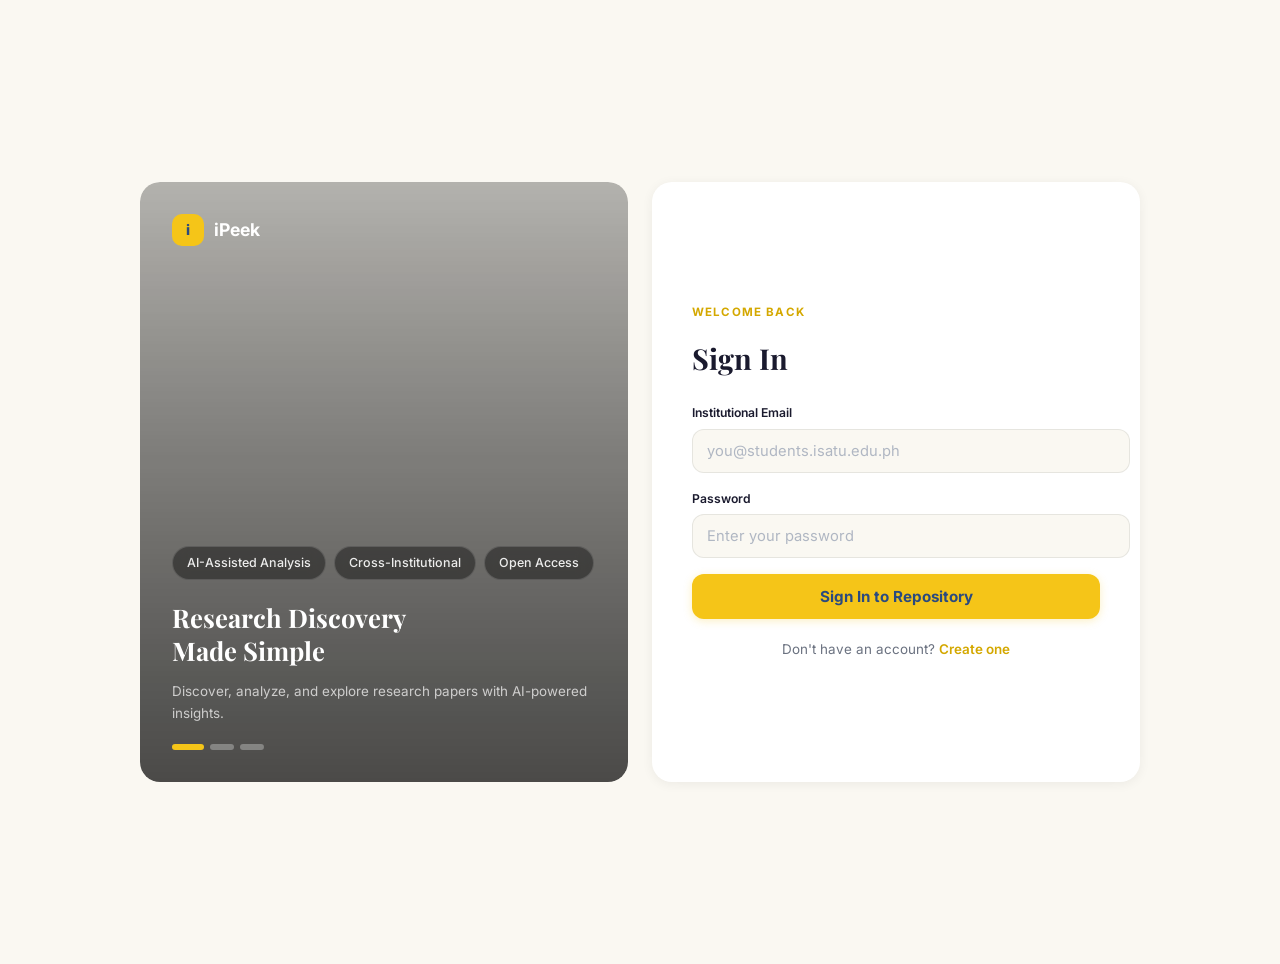
==== frontend/index.html @ cb065b32 "Merge pull request #4 from riqrolled/new-features/frontend-rework Rework frontend and improve resear" ====
<!DOCTYPE html>
<html lang="en">
<head>
  <meta charset="UTF-8">
  <meta name="viewport" content="width=device-width, initial-scale=1.0">

  <title>iPeek — Sign In</title>

  <link rel="preconnect" href="https://fonts.googleapis.com">
  <link rel="preconnect" href="https://fonts.gstatic.com" crossorigin>
  <link href="https://fonts.googleapis.com/css2?family=Playfair+Display:wght@600;700;800&family=Inter:wght@400;500;600;700&display=swap" rel="stylesheet">
  <link rel="stylesheet" href="css/style.css">
</head>

<body class="login-bg">

  <div class="page-ambient" id="ambientBg"></div>


  <!-- ============================================================
       SPLIT SCREEN CONTAINER
  ============================================================= -->
  <div class="login-container">

    <!-- ============================================================
         LEFT PANEL — Hero Image
    ============================================================= -->
    <div class="login-left">
      <div class="login-left-overlay"></div>

      <div class="login-left-content">

        <div class="login-left-brand">
          <div class="nav-logo">i</div>
          <span>iPeek</span>
        </div>

        <div>
          <div class="login-features">
            <div class="login-feature-pill">AI-Assisted Analysis</div>
            <div class="login-feature-pill">Cross-Institutional</div>
            <div class="login-feature-pill">Open Access</div>
          </div>

          <h2 class="login-left-headline">Research Discovery<br>Made Simple</h2>

          <p class="login-left-sub">
            Discover, analyze, and explore research papers with AI-powered insights.
          </p>

          <div class="login-dots">
            <div class="login-dot active"></div>
            <div class="login-dot"></div>
            <div class="login-dot"></div>
          </div>
        </div>

      </div>
    </div>


    <!-- ============================================================
         RIGHT PANEL — Forms
    ============================================================= -->
    <div class="login-right">

      <!-- ============================================================
           SIGN IN PANEL
      ============================================================= -->
      <div id="loginPanel">

        <div class="login-welcome">Welcome back</div>
        <h1 class="login-heading">Sign In</h1>

        <div class="err-box" id="loginErr"></div>

        <label class="login-label">Institutional Email</label>
        <input
          class="login-input"
          id="loginUid"
          type="email"
          placeholder="you@students.isatu.edu.ph"
        >

        <label class="login-label">Password</label>
        <input
          class="login-input"
          id="loginPwd"
          type="password"
          placeholder="Enter your password"
        >

        <button
          type="button"
          class="btn-sign"
          id="loginBtn"
        >
          Sign In to Repository
        </button>

        <div class="login-foot">
          Don't have an account?
          <a href="#" id="showRegisterLink">Create one</a>
        </div>

      </div>


      <!-- ============================================================
           REGISTER PANEL — STEP 1: ACCOUNT DETAILS
      ============================================================= -->
      <div id="registerPanel" style="display:none;">

        <div class="login-welcome">Create account</div>
        <h1 class="login-heading">Register</h1>

        <div class="err-box" id="regErr"></div>

        <label class="login-label">Full Name</label>
        <input
          class="login-input"
          id="regFullname"
          type="text"
          placeholder="Juan Dela Cruz"
        >

        <label class="login-label">Institutional Email</label>
        <input
          class="login-input"
          id="regEmail"
          type="email"
          placeholder="you@students.isatu.edu.ph or you@isatu.edu.ph"
        >

        <label class="login-label">Department / College</label>
        <select class="login-input" id="regDept">
          <option value="">— Select your college —</option>
          <option>College of Engineering and Architecture</option>
          <option>College of Computing and Informatics</option>
          <option>College of Arts and Sciences</option>
          <option>College of Industrial Technology</option>
          <option>College of Education</option>
        </select>

        <label class="login-label">Password</label>
        <input
          class="login-input"
          id="regPwd"
          type="password"
          placeholder="Min. 8 characters"
        >

        <label class="login-label">Confirm Password</label>
        <input
          class="login-input"
          id="regPwd2"
          type="password"
          placeholder="Repeat password"
        >

        <button
          type="button"
          class="btn-sign"
          id="sendCodeBtn"
        >
          Send Verification Code
        </button>

        <div class="login-foot">
          Already have an account?
          <a href="#" id="showLoginLink">Sign in</a>
        </div>

      </div>


      <!-- ============================================================
           OTP PANEL — STEP 2: VERIFY EMAIL
      ============================================================= -->
      <div id="otpPanel" style="display:none;">

        <div class="login-welcome">Verify email</div>
        <h1 class="login-heading">Enter Code</h1>

        <div class="err-box" id="otpErr"></div>

        <p style="font-size:0.84rem; color:var(--muted, #666); margin-bottom:14px;">
          We sent a 6-digit code to
          <strong id="otpEmailDisplay"></strong>.
          Enter it below.
        </p>

        <label class="login-label">Verification Code</label>
        <input
          class="login-input"
          id="otpCode"
          type="text"
          maxlength="6"
          inputmode="numeric"
          autocomplete="one-time-code"
          placeholder="123456"
        >

        <button
          type="button"
          class="btn-sign"
          id="verifyBtn"
        >
          Verify &amp; Create Account
        </button>

        <div class="login-foot">
          <a href="#" id="resendCodeLink">Resend code</a>
          &nbsp;·&nbsp;
          <a href="#" id="editDetailsLink">Edit details</a>
        </div>

      </div>

    </div>

  </div>


  <!-- ============================================================
       TOAST NOTIFICATIONS
  ============================================================= -->
  <div class="toast-wrap" id="toasts"></div>


  <!-- ============================================================
       JAVASCRIPT
  ============================================================= -->
  <script src="js/api.js"></script>
  <script src="js/login.js"></script>

  <script>
    document.addEventListener("DOMContentLoaded", () => {

      const loginBtn = document.getElementById("loginBtn");
      if (loginBtn) {
        loginBtn.addEventListener("click", (e) => {
          e.preventDefault();
          e.stopPropagation();
          login();
        });
      }

      const showRegisterLink = document.getElementById("showRegisterLink");
      if (showRegisterLink) {
        showRegisterLink.addEventListener("click", (e) => {
          e.preventDefault();
          e.stopPropagation();
          showRegister();
        });
      }

      const showLoginLink = document.getElementById("showLoginLink");
      if (showLoginLink) {
        showLoginLink.addEventListener("click", (e) => {
          e.preventDefault();
          e.stopPropagation();
          showLogin();
        });
      }

      const sendCodeBtn = document.getElementById("sendCodeBtn");
      if (sendCodeBtn) {
        sendCodeBtn.addEventListener("click", (e) => {
          e.preventDefault();
          e.stopPropagation();
          sendOtp();
        });
      }

      const verifyBtn = document.getElementById("verifyBtn");
      if (verifyBtn) {
        verifyBtn.addEventListener("click", (e) => {
          e.preventDefault();
          e.stopPropagation();
          verifyAndRegister();
        });
      }

      const resendCodeLink = document.getElementById("resendCodeLink");
      if (resendCodeLink) {
        resendCodeLink.addEventListener("click", (e) => {
          e.preventDefault();
          e.stopPropagation();
          sendOtp();
        });
      }

      const editDetailsLink = document.getElementById("editDetailsLink");
      if (editDetailsLink) {
        editDetailsLink.addEventListener("click", (e) => {
          e.preventDefault();
          e.stopPropagation();
          showRegister();
        });
      }

      if (typeof initAmbientBackground === "function") {
        initAmbientBackground(document.getElementById("ambientBg"), 500);
      }

    });
  </script>

</body>
</html>
---- frontend/css/style.css ----
/* =============================================================
   iPeek — Global Stylesheet
   Design: Warm cream base, serif headings, soft shadows,
   yellow/gold accents, flat clean aesthetic.
   ============================================================= */

/* ── Reset ────────────────────────────────────────────────── */
*, *::before, *after { box-sizing: border-box; margin: 0; padding: 0; }

:root {
  /* Cream base */
  --bg:          #FAF8F2;
  --bg-alt:      #F5F3ED;
  --card:        #FFFFFF;

  /* Palette */
  --primary:     #2A4A7F;
  --primary-lt:  #3a6aaf;
  --accent:      #F5C518;
  --accent-dk:   #D4A800;
  --orange:      #FF8C42;

  /* Semantic */
  --text:        #1a1a2e;
  --muted:       #6b7280;
  --border:      rgba(0,0,0,0.06);
  --success:     #16a34a;
  --warning:     #d97706;
  --danger:      #dc2626;
  --info:        #2563eb;

  /* Typography */
  --font-serif:  'Playfair Display', Georgia, serif;
  --font-sans:   'Inter', 'Segoe UI', sans-serif;

  /* Shadows — warm, soft */
  --shadow-sm:   0 1px 3px rgba(0,0,0,0.04);
  --shadow:      0 2px 12px rgba(0,0,0,0.06);
  --shadow-md:   0 4px 20px rgba(0,0,0,0.08);
  --shadow-lg:   0 8px 32px rgba(0,0,0,0.10);

  /* Radius */
  --radius:      16px;
  --radius-sm:   12px;
  --radius-lg:   20px;
  --radius-pill:  9999px;

  /* Glass (overlays only) */
  --glass-bg:    rgba(255,255,255,0.85);
  --glass-border:rgba(255,255,255,0.6);
  --glass-blur:  12px;
}

body {
  font-family: var(--font-sans);
  background: var(--bg);
  color: var(--text);
  font-size: 14px;
  line-height: 1.6;
  -webkit-font-smoothing: antialiased;
  min-height: 100vh;
}

a    { text-decoration: none; color: inherit; }
button, input, textarea, select { font-family: inherit; cursor: pointer; }

h1, h2, h3 { font-family: var(--font-serif); color: var(--text); }

/* ── Navbar — Full-width flat bar ─────────────────────────── */
.navbar {
  position: sticky;
  top: 0;
  z-index: 100;
  height: 60px;
  display: flex;
  align-items: center;
  padding: 0 24px;
  gap: 16px;
  background: var(--card);
  border-bottom: 1px solid var(--border);
  box-shadow: var(--shadow-sm);
}

.nav-brand {
  display: flex;
  align-items: center;
  gap: 10px;
  color: var(--text);
  font-weight: 700;
  font-size: 1.05rem;
  margin-right: 8px;
  white-space: nowrap;
  flex-shrink: 0;
}

.nav-logo {
  width: 32px; height: 32px;
  border-radius: 10px;
  background: var(--accent);
  color: var(--primary);
  font-weight: 800;
  font-size: 0.9rem;
  display: flex; align-items: center; justify-content: center;
  flex-shrink: 0;
}

.nav-links { display: flex; gap: 4px; flex: 1; }

/* Nav track wraps the pill list — subtle bg on flat bar */
.nav-track {
  display: flex;
  align-items: center;
  gap: 2px;
}

.nav-right {
  display: flex;
  align-items: center;
  gap: 12px;
  margin-left: auto;
  flex-shrink: 0;
}

/* ── Pill Nav — gliding highlight ──────────────────────────── */
.pill-list {
  position: relative;
  display: flex;
  align-items: center;
  gap: 2px;
  list-style: none;
  margin: 0;
  padding: 0;
}

.pill-indicator {
  position: absolute;
  top: 0; left: 0;
  background: rgba(245, 197, 24, 0.15);
  border-radius: var(--radius-sm);
  opacity: 0;
  transition: transform 220ms cubic-bezier(0.4, 0, 0.2, 1),
              width 220ms cubic-bezier(0.4, 0, 0.2, 1),
              opacity 150ms;
  z-index: 0;
  pointer-events: none;
}

.pill-list > li { display: flex; }

.pill {
  position: relative;
  z-index: 1;
  display: inline-flex;
  align-items: center;
  gap: 6px;
  padding: 7px 14px;
  border-radius: var(--radius-sm);
  color: var(--muted);
  font-size: 0.88rem;
  font-weight: 500;
  text-decoration: none;
  transition: color 180ms, background 180ms;
  white-space: nowrap;
}

.pill:hover { color: var(--text); background: rgba(0,0,0,0.03); }
.pill.nav-lit { color: var(--primary); font-weight: 600; }
.pill.is-active { color: var(--primary); font-weight: 600; }

/* ── Nav icon button (bell, logout) ───────────────────────── */
.nav-icon-btn {
  width: 36px; height: 36px;
  border-radius: 50%;
  border: none;
  background: transparent;
  display: flex; align-items: center; justify-content: center;
  font-size: 1.1rem;
  color: var(--muted);
  cursor: pointer;
  transition: background 0.15s, color 0.15s;
  position: relative;
}
.nav-icon-btn:hover { background: rgba(0,0,0,0.05); color: var(--text); }

/* ── Notification Dropdown ─────────────────────────────────── */
.nav-notif-wrapper { position: relative; }

.nav-dropdown {
  position: absolute;
  top: calc(100% + 8px);
  right: 0;
  background: var(--card);
  border-radius: var(--radius);
  box-shadow: var(--shadow-lg);
  border: 1px solid var(--border);
  min-width: 320px;
  max-height: 400px;
  overflow-y: auto;
  z-index: 200;
  display: none;
}
.nav-dropdown.open { display: block; }

.notif-header {
  padding: 14px 16px;
  font-weight: 700;
  font-size: 0.88rem;
  border-bottom: 1px solid var(--border);
  color: var(--text);
}

.notif-item {
  padding: 12px 16px;
  border-bottom: 1px solid var(--border);
  font-size: 0.82rem;
  display: flex;
  gap: 10px;
  align-items: flex-start;
  transition: background 0.12s;
}
.notif-item:hover { background: rgba(0,0,0,0.02); }
.notif-item:last-child { border: none; }

.notif-icon {
  width: 32px; height: 32px;
  border-radius: 50%;
  display: flex; align-items: center; justify-content: center;
  flex-shrink: 0;
  font-size: 0.85rem;
}
.notif-icon.approved { background: #E8F5E9; }
.notif-icon.pending  { background: #FFF3E0; }
.notif-icon.returned { background: #FFEBEE; }

.notif-text { flex: 1; line-height: 1.4; }
.notif-text strong { font-weight: 600; }
.notif-time { font-size: 0.72rem; color: var(--muted); margin-top: 2px; }

.notif-empty { padding: 24px; text-align: center; color: var(--muted); font-size: 0.84rem; }

/* ── Profile Pill (avatar + role) ──────────────────────────── */
.profile-pill {
  display: inline-flex;
  align-items: center;
  gap: 8px;
  padding: 4px 12px 4px 4px;
  border-radius: var(--radius-pill);
  text-decoration: none;
  transition: background 0.15s;
}
.profile-pill:hover { background: rgba(0,0,0,0.04); }

.avatar {
  width: 32px; height: 32px;
  border-radius: 50%;
  background: var(--accent);
  color: var(--primary);
  font-weight: 700;
  font-size: 0.78rem;
  display: flex; align-items: center; justify-content: center;
  flex-shrink: 0;
  cursor: pointer;
}

.role-pill {
  background: var(--accent);
  color: var(--primary);
  font-size: 0.72rem;
  font-weight: 700;
  padding: 3px 10px;
  border-radius: var(--radius-pill);
  white-space: nowrap;
}

/* ── Mobile Header ─────────────────────────────────────────── */
.mobile-header {
  display: none;
  position: sticky;
  top: 0;
  z-index: 100;
  height: 52px;
  background: var(--card);
  border-bottom: 1px solid var(--border);
  padding: 0 16px;
  align-items: center;
  justify-content: space-between;
}

.mobile-header .nav-brand { font-size: 0.95rem; }

.mobile-profile-icon {
  width: 32px; height: 32px;
  border-radius: 50%;
  background: var(--accent);
  color: var(--primary);
  font-weight: 700;
  font-size: 0.75rem;
  display: flex; align-items: center; justify-content: center;
  text-decoration: none;
}

/* ── Bottom Tab Bar (Mobile) ──────────────────────────────── */
.bottom-tab-bar {
  display: none;
  position: fixed;
  bottom: 0;
  left: 0; right: 0;
  z-index: 100;
  background: var(--card);
  border-top: 1px solid var(--border);
  box-shadow: 0 -2px 8px rgba(0,0,0,0.04);
  padding: 6px 8px;
  padding-bottom: max(6px, env(safe-area-inset-bottom));
}

.bottom-tab-bar .pill-list {
  justify-content: space-around;
}

.bottom-tab-bar .pill {
  flex-direction: column;
  gap: 2px;
  padding: 6px 10px;
  font-size: 0.65rem;
  text-align: center;
}

.bottom-tab-bar .pill-indicator {
  border-radius: var(--radius-sm);
}

/* ── Layouts ───────────────────────────────────────────────── */
.layout {
  display: grid;
  grid-template-columns: 220px 1fr;
  min-height: calc(100vh - 60px);
  padding: 20px;
  gap: 20px;
  max-width: 1400px;
  margin: 0 auto;
}

.layout-two {
  display: grid;
  grid-template-columns: 1fr;
  min-height: calc(100vh - 60px);
  padding: 20px;
  gap: 16px;
  max-width: 780px;
  margin: 0 auto;
}

.layout-review {
  display: grid;
  grid-template-columns: 340px 1fr;
  min-height: calc(100vh - 60px);
  padding: 20px;
  gap: 20px;
  max-width: 1200px;
  margin: 0 auto;
}

/* ── Sidebar ───────────────────────────────────────────────── */
.sidebar {
  background: var(--card);
  border-radius: var(--radius);
  box-shadow: var(--shadow);
  padding: 20px 0;
  overflow-y: auto;
  align-self: start;
  position: sticky;
  top: 80px;
}

.right-panel {
  background: var(--card);
  border-radius: var(--radius);
  box-shadow: var(--shadow);
  padding: 18px;
  overflow-y: auto;
  display: flex;
  flex-direction: column;
  gap: 14px;
  align-self: start;
  position: sticky;
  top: 80px;
}

.main { padding: 20px; overflow-y: auto; }

.sb-section { margin-bottom: 20px; }

.sb-label {
  display: block;
  font-size: 0.72rem;
  font-weight: 700;
  text-transform: uppercase;
  letter-spacing: 0.08em;
  color: var(--accent-dk);
  padding: 0 16px;
  margin-bottom: 6px;
}

.sb-item {
  display: flex;
  align-items: center;
  justify-content: space-between;
  padding: 9px 16px;
  font-size: 0.88rem;
  color: var(--text);
  cursor: pointer;
  transition: all 0.15s;
  border: none;
  background: none;
  width: 100%;
  text-align: left;
  border-radius: var(--radius-sm);
  margin: 0 8px;
  width: calc(100% - 16px);
}

.sb-item:hover  { background: rgba(0,0,0,0.03); }
.sb-item.active {
  background: rgba(245, 197, 24, 0.12);
  color: var(--primary);
  font-weight: 600;
}

.sb-count {
  font-size: 0.72rem;
  font-weight: 600;
  color: var(--muted);
  background: rgba(0,0,0,0.04);
  padding: 2px 8px;
  border-radius: var(--radius-pill);
}

/* ── Cards ─────────────────────────────────────────────────── */
.card {
  background: var(--card);
  border-radius: var(--radius);
  box-shadow: var(--shadow);
  padding: 20px;
  border: 1px solid rgba(0,0,0,0.03);
}

/* ── Stat Cards ────────────────────────────────────────────── */
.stat-grid {
  display: grid;
  grid-template-columns: repeat(4, 1fr);
  gap: 16px;
  margin-bottom: 20px;
}

.stat-card {
  background: var(--card);
  border-radius: var(--radius);
  box-shadow: var(--shadow);
  padding: 20px;
  text-align: center;
  border: 1px solid rgba(0,0,0,0.03);
  transition: transform 0.2s, box-shadow 0.2s;
}

.stat-card:hover { transform: translateY(-2px); box-shadow: var(--shadow-md); }

.stat-card.hi {
  background: linear-gradient(135deg, #FFFBEB, #FEF3C7);
  border: 1px solid rgba(245,197,24,0.2);
}

.stat-num { font-size: 2rem; font-weight: 700; color: var(--primary); line-height: 1; }
.stat-card.hi .stat-num { color: var(--warning); }
.stat-lbl { font-size: 0.76rem; color: var(--muted); margin-top: 6px; font-weight: 500; }

/* ── Buttons ───────────────────────────────────────────────── */
.btn {
  display: inline-flex;
  align-items: center;
  gap: 6px;
  padding: 8px 18px;
  border: none;
  border-radius: var(--radius-sm);
  font-size: 0.88rem;
  font-weight: 600;
  cursor: pointer;
  transition: all 0.18s;
  white-space: nowrap;
  box-shadow: var(--shadow-sm);
}

.btn:hover    { filter: brightness(1.06); transform: translateY(-1px); box-shadow: var(--shadow); }
.btn:active   { transform: scale(0.97) translateY(0); transition: transform 80ms; }
.btn:disabled { opacity: 0.5; cursor: not-allowed; filter: none; transform: none; }

.btn-primary { background: var(--primary); color: white; }
.btn-accent  { background: var(--accent);  color: var(--primary); box-shadow: var(--shadow-sm), 0 2px 8px rgba(245,197,24,0.2); }
.btn-success { background: var(--success); color: white; }
.btn-danger  { background: var(--danger);  color: white; }
.btn-ghost   { background: var(--card); color: var(--primary); border: 1px solid var(--border); }
.btn-ghost:hover { background: var(--bg); }

.btn-sm  { padding: 5px 12px; font-size: 0.78rem; }
.btn-lg  { padding: 11px 26px; font-size: 0.95rem; }
.btn-full { width: 100%; justify-content: center; }

/* ── Badges (consistent everywhere) ───────────────────────── */
.badge {
  display: inline-block;
  padding: 3px 10px;
  border-radius: var(--radius-pill);
  font-size: 0.72rem;
  font-weight: 700;
  text-transform: capitalize;
}

.badge-pending   { background: #FFF3E0; color: #E65100; }
.badge-validated { background: #E8F5E9; color: #2E7D32; }
.badge-approved  { background: #E8F5E9; color: #2E7D32; }
.badge-returned  { background: #FFEBEE; color: #C62828; }
.badge-high      { background: #FFEBEE; color: #C62828; }
.badge-moderate  { background: #FFF3E0; color: #E65100; }
.badge-low       { background: #E8F5E9; color: #2E7D32; }

/* ── Form Elements ─────────────────────────────────────────── */
.form-group { margin-bottom: 14px; }
.form-row   { display: grid; grid-template-columns: 1fr 1fr; gap: 14px; }

.form-label {
  display: block;
  font-size: 0.72rem;
  font-weight: 700;
  text-transform: uppercase;
  letter-spacing: 0.05em;
  color: var(--muted);
  margin-bottom: 5px;
}

.form-input {
  width: 100%;
  padding: 10px 14px;
  border: 1px solid rgba(0,0,0,0.08);
  border-radius: var(--radius-sm);
  font-size: 0.88rem;
  color: var(--text);
  background: var(--bg);
  transition: border-color 0.18s, box-shadow 0.18s;
}

.form-input:focus {
  outline: none;
  border-color: var(--accent);
  box-shadow: 0 0 0 2px rgba(245,197,24,0.2);
}

.form-input::placeholder { color: #b0b7c3; }
textarea.form-input      { resize: vertical; min-height: 80px; }
select.form-input        { cursor: pointer; }

/* ── Search Bar ────────────────────────────────────────────── */
.search-wrap {
  display: flex;
  align-items: center;
  gap: 10px;
  background: var(--card);
  border: 1px solid rgba(0,0,0,0.06);
  border-radius: var(--radius);
  padding: 12px 16px;
  box-shadow: var(--shadow-sm);
  transition: box-shadow 0.2s, border-color 0.2s;
}

.search-wrap:focus-within {
  border-color: var(--accent);
  box-shadow: var(--shadow), 0 0 0 2px rgba(245,197,24,0.15);
}

.search-wrap input {
  border: none;
  outline: none;
  font-size: 0.92rem;
  width: 100%;
  background: transparent;
  color: var(--text);
}

.search-wrap input::placeholder { color: #b0b7c3; }
.search-icon { color: var(--muted); font-size: 1rem; flex-shrink: 0; }

/* ── Hero Banner ───────────────────────────────────────────── */
.hero {
  background: linear-gradient(135deg, var(--primary), var(--primary-lt));
  border-radius: var(--radius);
  color: white;
  padding: 22px 26px;
  margin-bottom: 18px;
  display: flex;
  align-items: center;
  justify-content: space-between;
  box-shadow: var(--shadow);
}

.hero h2 { font-size: 1.15rem; margin-bottom: 3px; color: white; }
.hero p  { font-size: 0.78rem; opacity: 0.7; }

/* ── Year Filter Pills ─────────────────────────────────────── */
.year-pills { display: flex; gap: 6px; flex-wrap: wrap; margin-bottom: 14px; }

.year-pill {
  padding: 5px 14px;
  border-radius: var(--radius-pill);
  font-size: 0.78rem;
  font-weight: 600;
  cursor: pointer;
  border: 1px solid var(--border);
  background: var(--card);
  color: var(--muted);
  transition: all 0.18s;
}

.year-pill:hover  { color: var(--primary); border-color: rgba(42,74,127,0.2); }
.year-pill.active { background: var(--primary); color: white; border-color: var(--primary); }

/* ── Results Bar ───────────────────────────────────────────── */
.results-bar {
  display: flex;
  align-items: center;
  justify-content: space-between;
  margin-bottom: 14px;
}
.results-bar span { font-size: 0.82rem; color: var(--muted); }

/* ── Research Card Grid ────────────────────────────────────── */
.research-grid { display: grid; grid-template-columns: repeat(2, 1fr); gap: 18px; }

.research-grid-flow {
  display: flex;
  flex-wrap: wrap;
  gap: 18px;
}
.research-grid-flow .r-card {
  flex: 0 1 auto;
  min-width: 260px;
  max-width: 380px;
}

.r-card {
  background: var(--card);
  border: 1px solid rgba(0,0,0,0.03);
  border-radius: var(--radius);
  padding: 18px;
  cursor: pointer;
  box-shadow: var(--shadow);
  transition: box-shadow 0.2s, transform 0.2s;
}

.r-card:hover {
  box-shadow: var(--shadow-md);
  transform: translateY(-2px);
}

.r-card-header {
  display: flex;
  align-items: center;
  gap: 8px;
  margin-bottom: 10px;
}

.r-card-id {
  font-size: 0.72rem;
  font-weight: 700;
  color: var(--primary);
  background: rgba(245,197,24,0.15);
  padding: 2px 8px;
  border-radius: var(--radius-pill);
}

.r-card-year { font-size: 0.78rem; color: var(--muted); }

.r-card-status {
  margin-left: auto;
  flex-shrink: 0;
}

.r-card-title {
  font-family: var(--font-serif);
  font-size: 1rem;
  font-weight: 700;
  margin-bottom: 6px;
  line-height: 1.4;
  color: var(--text);
}

.r-card-meta { font-size: 0.78rem; color: var(--muted); margin-bottom: 10px; }
.r-card-tags { display: flex; flex-wrap: wrap; gap: 5px; }

.tag {
  background: rgba(0,0,0,0.04);
  color: var(--text);
  font-size: 0.72rem;
  font-weight: 500;
  padding: 3px 10px;
  border-radius: var(--radius-pill);
}

/* ── Tab Switcher ──────────────────────────────────────────── */
.tabs {
  display: flex;
  gap: 0;
  background: rgba(0,0,0,0.04);
  padding: 4px;
  border-radius: var(--radius-sm);
  margin-bottom: 16px;
}

.tab-btn {
  flex: 1;
  padding: 8px 16px;
  border: none;
  background: transparent;
  border-radius: 10px;
  font-size: 0.84rem;
  font-weight: 600;
  color: var(--muted);
  cursor: pointer;
  transition: all 0.18s;
}

.tab-btn:hover  { color: var(--text); }
.tab-btn.active { background: var(--accent); color: var(--primary); box-shadow: var(--shadow-sm); }

/* ── AI Result Box ─────────────────────────────────────────── */
.ai-box {
  background: var(--bg);
  border: none;
  border-radius: var(--radius);
  padding: 18px;
  font-size: 0.86rem;
  line-height: 1.8;
  white-space: pre-wrap;
  max-height: 420px;
  overflow-y: auto;
  color: var(--text);
}

/* ── Research Gap Cards ────────────────────────────────────── */
.gap-item {
  border: none;
  border-left: 4px solid var(--accent);
  border-radius: var(--radius);
  padding: 16px 18px;
  margin-bottom: 12px;
  background: var(--card);
  box-shadow: var(--shadow-sm);
}

.gap-header {
  display: flex;
  align-items: center;
  justify-content: space-between;
  margin-bottom: 10px;
}

.gap-index {
  width: 26px; height: 26px;
  border-radius: 50%;
  background: var(--accent);
  color: var(--primary);
  font-weight: 800;
  font-size: 0.76rem;
  display: flex; align-items: center; justify-content: center;
  flex-shrink: 0;
}

.gap-label {
  display: block;
  font-size: 0.68rem;
  font-weight: 700;
  text-transform: uppercase;
  letter-spacing: 0.06em;
  color: var(--accent-dk);
  margin-bottom: 3px;
}

.gap-text-block p,
.gap-recommendation-block p {
  font-size: 0.85rem;
  line-height: 1.6;
  color: var(--text);
}

.gap-text-block { margin-bottom: 10px; }

.gap-recommendation-block {
  background: rgba(245,197,24,0.06);
  border-radius: var(--radius-sm);
  padding: 10px 14px;
}

/* ── Similarity Bars ───────────────────────────────────────── */
.sim-row    { margin-bottom: 12px; }
.sim-label  { display: flex; justify-content: space-between; font-size: 0.82rem; margin-bottom: 4px; }
.sim-track  { height: 8px; background: rgba(0,0,0,0.04); border-radius: var(--radius-pill); overflow: hidden; }
.sim-fill   { height: 100%; border-radius: var(--radius-pill); background: var(--primary); transition: width 0.5s ease; }

/* ── Citation Badges ───────────────────────────────────────── */
.citation-badges {
  display: flex;
  flex-wrap: wrap;
  gap: 6px;
  margin-top: 16px;
  padding-top: 14px;
  border-top: 1px solid var(--border);
}

.citation-badge {
  display: inline-block;
  background: rgba(0,0,0,0.04);
  color: var(--text);
  font-size: 0.76rem;
  font-weight: 500;
  padding: 4px 12px;
  border-radius: var(--radius-pill);
  border: 1px solid rgba(0,0,0,0.06);
}

/* ── Drag & Drop Upload Zone ───────────────────────────────── */
.drop-zone {
  border: 2px dashed rgba(0,0,0,0.12);
  border-radius: var(--radius);
  padding: 40px;
  text-align: center;
  cursor: pointer;
  transition: all 0.2s;
  background: var(--bg);
}

.drop-zone:hover,
.drop-zone.over {
  border-color: var(--accent);
  background: rgba(245,197,24,0.04);
}

.drop-icon { font-size: 2rem; margin-bottom: 8px; }
.drop-text { font-size: 0.88rem; color: var(--muted); }
.drop-text span { color: var(--primary); font-weight: 600; }

/* ── Multi-Step Form Indicator ─────────────────────────────── */
.steps {
  display: flex;
  align-items: center;
  margin-bottom: 28px;
  padding: 12px 16px;
  background: var(--bg);
  border-radius: var(--radius);
}

.step {
  display: flex;
  align-items: center;
  gap: 8px;
  font-size: 0.84rem;
  color: var(--muted);
}

.step-dot {
  width: 28px; height: 28px;
  border-radius: 50%;
  border: 2px solid rgba(0,0,0,0.1);
  background: var(--card);
  display: flex; align-items: center; justify-content: center;
  font-size: 0.75rem; font-weight: 700;
  flex-shrink: 0;
  transition: all 0.2s;
}

.step.active .step-dot { background: var(--primary); border-color: var(--primary); color: white; }
.step.done   .step-dot { background: var(--success);  border-color: var(--success);  color: white; }
.step.active { color: var(--primary); font-weight: 600; }

.step-line { flex: 1; height: 2px; background: rgba(0,0,0,0.08); margin: 0 8px; border-radius: 1px; }
.step.done + .step-line { background: var(--success); }

/* ── Spinner ───────────────────────────────────────────────── */
.spinner {
  width: 18px; height: 18px;
  border-radius: 50%;
  border: 2.5px solid rgba(0,0,0,0.08);
  border-top-color: var(--primary);
  animation: spin 0.65s linear infinite;
  display: inline-block;
}

@keyframes spin { to { transform: rotate(360deg); } }

/* ── Toast Notifications ───────────────────────────────────── */
.toast-wrap {
  position: fixed;
  bottom: 20px; right: 20px;
  z-index: 999;
  display: flex;
  flex-direction: column;
  gap: 8px;
}

.toast {
  background: var(--card);
  border-radius: var(--radius-sm);
  padding: 12px 18px;
  box-shadow: var(--shadow-lg);
  border-left: 4px solid var(--primary);
  font-size: 0.84rem;
  min-width: 280px;
  animation: slideUp 0.25s ease;
}

.toast.success { border-left-color: var(--success); }
.toast.error   { border-left-color: var(--danger);  }
.toast.warning { border-left-color: var(--warning); }
.toast.info    { border-left-color: var(--info);    }

@keyframes slideUp {
  from { transform: translateY(10px); opacity: 0; }
  to   { transform: translateY(0);    opacity: 1; }
}

/* ── Submission List Items (Review Queue) ──────────────────── */
.sub-item {
  padding: 14px;
  border-radius: var(--radius);
  background: var(--card);
  cursor: pointer;
  margin-bottom: 8px;
  box-shadow: var(--shadow-sm);
  border: 2px solid transparent;
  transition: all 0.18s;
}

.sub-item:hover  { box-shadow: var(--shadow); border-color: rgba(0,0,0,0.06); }
.sub-item.active { border-color: var(--accent); background: rgba(245,197,24,0.04); }

.sub-item-title  { font-weight: 600; font-size: 0.88rem; margin-bottom: 4px; line-height: 1.4; }
.sub-item-meta   { font-size: 0.74rem; color: var(--muted); margin-bottom: 6px; }
.sub-item-footer { display: flex; align-items: center; justify-content: space-between; }
.sub-item-time   { font-size: 0.72rem; color: var(--muted); }

/* ── Bulk Selection Bar ────────────────────────────────────── */
.bulk-bar {
  display: flex;
  align-items: center;
  justify-content: space-between;
  background: rgba(42,74,127,0.06);
  border: 1px solid rgba(42,74,127,0.12);
  border-radius: var(--radius-sm);
  padding: 10px 14px;
  margin-top: 10px;
  font-size: 0.82rem;
  font-weight: 600;
  color: var(--primary);
}

.bulk-bar-actions { display: flex; gap: 8px; }

.sub-item-checkbox {
  margin-top: 3px;
  flex-shrink: 0;
  cursor: pointer;
}

/* ── Filter Tabs ───────────────────────────────────────────── */
.filter-tabs {
  display: flex;
  gap: 3px;
  background: rgba(0,0,0,0.04);
  padding: 4px;
  border-radius: var(--radius-sm);
}

.filter-tab {
  flex: 1;
  text-align: center;
  padding: 6px;
  border-radius: 10px;
  font-size: 0.78rem;
  font-weight: 600;
  color: var(--muted);
  cursor: pointer;
  border: none;
  background: transparent;
  transition: all 0.18s;
}

.filter-tab:hover  { color: var(--text); }
.filter-tab.active { background: var(--card); color: var(--primary); box-shadow: var(--shadow-sm); }

/* ── Review Panels ─────────────────────────────────────────── */
.sub-panel {
  background: var(--card);
  border-radius: var(--radius);
  box-shadow: var(--shadow);
  display: flex;
  flex-direction: column;
  overflow: hidden;
}

.sub-panel-header {
  padding: 16px 18px;
  border-bottom: 1px solid var(--border);
  flex-shrink: 0;
}

.sub-panel-header h3 { font-size: 0.95rem; margin-bottom: 10px; }

.sub-list {
  flex: 1;
  overflow-y: auto;
  padding: 12px;
  display: flex;
  flex-direction: column;
  gap: 8px;
}

.detail-panel {
  background: var(--card);
  border-radius: var(--radius);
  box-shadow: var(--shadow);
  padding: 22px;
  overflow-y: auto;
}

.detail-title { font-family: var(--font-serif); font-size: 1.1rem; font-weight: 700; margin-bottom: 8px; line-height: 1.4; color: var(--text); }

.detail-chips { display: flex; flex-wrap: wrap; gap: 6px; margin-bottom: 14px; }

.detail-chip {
  background: var(--bg);
  border: 1px solid rgba(0,0,0,0.06);
  border-radius: var(--radius-pill);
  font-size: 0.74rem;
  font-weight: 600;
  color: var(--muted);
  padding: 3px 10px;
}

.checklist { list-style: none; }
.cl-item {
  display: flex;
  align-items: center;
  gap: 10px;
  padding: 8px 0;
  font-size: 0.84rem;
  border-bottom: 1px solid var(--border);
}
.cl-item:last-child { border: none; }
.cl-icon { font-size: 0.9rem; flex-shrink: 0; width: 20px; text-align: center; }

.ai-notice {
  background: rgba(42,74,127,0.06);
  border: none;
  border-radius: var(--radius);
  padding: 12px 16px;
  font-size: 0.82rem;
  color: var(--primary);
  margin-bottom: 14px;
  display: flex;
  align-items: center;
  gap: 8px;
}

.action-row {
  display: flex;
  gap: 10px;
  justify-content: flex-end;
  padding-top: 14px;
  border-top: 1px solid var(--border);
}

.empty-detail {
  display: flex;
  flex-direction: column;
  align-items: center;
  justify-content: center;
  height: 100%;
  color: var(--muted);
  text-align: center;
}
.empty-detail .icon { font-size: 2.5rem; margin-bottom: 12px; }

/* ── Profile Page ──────────────────────────────────────────── */
.profile-layout {
  display: grid;
  grid-template-columns: 260px 1fr;
  gap: 20px;
  max-width: 920px;
  margin: 24px auto;
  padding: 0 20px;
}

.profile-avatar-card {
  background: var(--card);
  border-radius: var(--radius);
  box-shadow: var(--shadow);
  padding: 28px;
  text-align: center;
  height: fit-content;
  position: sticky;
  top: 80px;
  border: 1px solid rgba(0,0,0,0.03);
}

.avatar-large {
  width: 76px; height: 76px;
  border-radius: 50%;
  background: linear-gradient(135deg, var(--primary), var(--primary-lt));
  color: white;
  font-size: 1.6rem;
  font-weight: 700;
  display: flex; align-items: center; justify-content: center;
  margin: 0 auto 14px;
  position: relative;
  cursor: pointer;
  box-shadow: var(--shadow);
}

.avatar-edit {
  position: absolute;
  bottom: 0; right: 0;
  width: 24px; height: 24px;
  border-radius: 50%;
  background: var(--accent);
  color: var(--primary);
  font-size: 0.7rem;
  display: flex; align-items: center; justify-content: center;
  border: 3px solid var(--card);
}

.profile-name  { font-size: 1rem; font-weight: 700; margin-bottom: 3px; }
.profile-email { font-size: 0.78rem; color: var(--muted); margin-bottom: 12px; }

.profile-meta {
  text-align: left;
  font-size: 0.78rem;
  display: flex;
  flex-direction: column;
  gap: 8px;
  margin-top: 16px;
  padding-top: 16px;
  border-top: 1px solid var(--border);
}

.profile-meta-item {
  display: flex;
  align-items: center;
  gap: 8px;
  color: var(--muted);
  padding: 6px 10px;
  border-radius: var(--radius-sm);
  background: var(--bg);
}
.profile-meta-item strong { color: var(--text); }

.profile-form-card {
  background: var(--card);
  border-radius: var(--radius);
  box-shadow: var(--shadow);
  padding: 28px;
  border: 1px solid rgba(0,0,0,0.03);
}

.section-title {
  font-family: var(--font-serif);
  font-size: 0.95rem;
  font-weight: 700;
  margin-bottom: 16px;
  padding-bottom: 12px;
  border-bottom: 1px solid var(--border);
  color: var(--text);
}

/* Password strength — segmented bar */
.pw-bar {
  display: flex;
  gap: 4px;
  margin-top: 8px;
  margin-bottom: 6px;
}

.pw-segment {
  flex: 1;
  height: 5px;
  border-radius: var(--radius-pill);
  background: rgba(0,0,0,0.06);
  transition: background 0.3s;
}

.pw-segment.filled-weak    { background: var(--danger); }
.pw-segment.filled-medium  { background: var(--warning); }
.pw-segment.filled-strong  { background: var(--success); }

.pw-label { font-size: 0.72rem; color: var(--muted); }

.form-actions-right {
  display: flex;
  justify-content: flex-end;
  gap: 10px;
  margin-top: 20px;
}

/* ── Upload Page ───────────────────────────────────────────── */
.upload-wrap { max-width: 680px; margin: 24px auto; padding: 0 16px; }

.sig-grid { display: grid; grid-template-columns: repeat(3, 1fr); gap: 10px; margin-top: 6px; }

.sig-box {
  border: 1px solid rgba(0,0,0,0.06);
  border-radius: var(--radius-sm);
  padding: 16px;
  text-align: center;
  cursor: pointer;
  transition: all 0.18s;
  background: var(--bg);
}
.sig-box:hover  { box-shadow: var(--shadow); }
.sig-box.signed { border-color: var(--success); background: rgba(22,163,74,0.04); }

.sig-icon { font-size: 1.3rem; margin-bottom: 5px; }
.sig-name { font-size: 0.76rem; font-weight: 600; color: var(--muted); }

.form-actions { display: flex; justify-content: space-between; align-items: center; margin-top: 20px; }

#discrepancyPanel { display: block; }

.file-info-chip {
  display: flex;
  align-items: center;
  gap: 10px;
  margin-top: 12px;
  padding: 10px 14px;
  background: var(--bg);
  border-radius: var(--radius-sm);
  font-size: 0.84rem;
  border: 1px solid rgba(0,0,0,0.06);
}

.file-info-chip .file-name { flex: 1; font-weight: 600; }
.file-info-chip .file-size { color: var(--muted); }

/* ── Modal Overlay ─────────────────────────────────────────── */
.modal-overlay {
  position: fixed;
  inset: 0;
  z-index: 200;
  display: flex;
  align-items: center;
  justify-content: center;
  background: rgba(0, 0, 0, 0.3);
  backdrop-filter: blur(4px);
  -webkit-backdrop-filter: blur(4px);
  padding: 16px;
}

.modal-box {
  background: var(--card);
  border: 1px solid var(--border);
  border-radius: var(--radius);
  box-shadow: var(--shadow-lg);
  padding: 28px;
  max-height: 90vh;
  overflow-y: auto;
  animation: modalIn 0.25s ease;
}

@keyframes modalIn {
  from { opacity: 0; transform: translateY(16px) scale(0.97); }
  to   { opacity: 1; transform: translateY(0) scale(1); }
}

/* ── Glass Bottom Sheet (Mobile filters) ───────────────────── */
.glass-sheet-overlay {
  position: fixed;
  inset: 0;
  z-index: 200;
  display: none;
  background: rgba(0, 0, 0, 0.3);
  backdrop-filter: blur(4px);
  -webkit-backdrop-filter: blur(4px);
}

.glass-sheet-overlay.open { display: block; }

.glass-sheet {
  position: fixed;
  bottom: 0;
  left: 0; right: 0;
  z-index: 201;
  background: var(--card);
  border: 1px solid var(--border);
  border-radius: var(--radius-lg) var(--radius-lg) 0 0;
  box-shadow: 0 -8px 40px rgba(0,0,0,0.12);
  padding: 20px;
  max-height: 80vh;
  overflow-y: auto;
  transform: translateY(100%);
  transition: transform 0.3s cubic-bezier(0.4, 0, 0.2, 1);
}

.glass-sheet.open { transform: translateY(0); }

.glass-sheet-handle {
  width: 36px;
  height: 4px;
  background: rgba(0,0,0,0.12);
  border-radius: var(--radius-pill);
  margin: 0 auto 16px;
}

.glass-sheet-title {
  font-family: var(--font-serif);
  font-size: 1rem;
  font-weight: 700;
  margin-bottom: 16px;
  color: var(--text);
}

/* ── PDF Viewer ────────────────────────────────────────────── */
#pdfCanvas {
  border-radius: calc(var(--radius) - 2px);
  display: block;
  margin: 0 auto;
  max-width: 100%;
}

.pdf-nav {
  display: flex;
  align-items: center;
  gap: 8px;
  margin-bottom: 10px;
}

/* ── Detail Page ───────────────────────────────────────────── */
.paper-title { font-family: var(--font-serif); font-size: 1.3rem; font-weight: 700; margin-bottom: 6px; line-height: 1.4; color: var(--text); }
.paper-meta  { font-size: 0.82rem; color: var(--muted); margin-bottom: 14px; }

.meta-chips { display: flex; flex-wrap: wrap; gap: 6px; margin-bottom: 16px; }
.meta-chip  {
  background: var(--bg);
  border: 1px solid rgba(0,0,0,0.06);
  border-radius: var(--radius-pill);
  font-size: 0.74rem;
  font-weight: 600;
  color: var(--muted);
  padding: 3px 10px;
}

.abstract-text { font-size: 0.88rem; line-height: 1.8; color: var(--text); }

.section-label {
  font-size: 0.72rem;
  font-weight: 700;
  text-transform: uppercase;
  letter-spacing: 0.06em;
  color: var(--accent-dk);
  margin-bottom: 10px;
}

.analysis-header {
  display: flex;
  align-items: center;
  justify-content: space-between;
  margin-bottom: 12px;
}

.analysis-header h3 {
  font-family: var(--font-sans);
  font-size: 0.95rem;
  font-weight: 700;
  display: flex;
  align-items: center;
  gap: 8px;
}

.rp-title {
  font-size: 0.72rem;
  font-weight: 700;
  text-transform: uppercase;
  letter-spacing: 0.07em;
  color: var(--muted);
  margin-bottom: 8px;
}

.similar-card {
  background: var(--bg);
  border-radius: var(--radius-sm);
  padding: 12px;
  margin-bottom: 8px;
  border: 1px solid rgba(0,0,0,0.04);
  transition: box-shadow 0.18s;
}
.similar-card:hover { box-shadow: var(--shadow); }

.similar-card-title { font-size: 0.82rem; font-weight: 600; margin-bottom: 3px; color: var(--text); }
.similar-card-meta  { font-size: 0.72rem; color: var(--muted); margin-bottom: 5px; }

/* ── Breadcrumb / Back link ────────────────────────────────── */
.breadcrumb, .back-link {
  font-size: 0.82rem;
  color: var(--muted);
  margin-bottom: 16px;
  display: inline-flex;
  align-items: center;
  gap: 4px;
}
.breadcrumb a, .back-link a { color: var(--text); font-weight: 500; }
.breadcrumb a:hover, .back-link a:hover { color: var(--primary); }

/* ── AI Analysis Panel ─────────────────────────────────────── */
.ai-analysis-card {
  background: var(--card);
  border-radius: var(--radius);
  box-shadow: var(--shadow);
  padding: 22px;
  border: 1px solid rgba(0,0,0,0.03);
}

/* ── Dashboard ─────────────────────────────────────────────── */
.dash-grid { display: grid; grid-template-columns: 1fr 1fr; gap: 16px; }

.quick-actions { display: grid; grid-template-columns: 1fr 1fr; gap: 10px; }

.action-alert {
  background: rgba(245,197,24,0.06);
  border: none;
  border-radius: var(--radius);
  padding: 14px 18px;
  margin-bottom: 14px;
  border-left: 4px solid var(--accent);
}

.action-alert-title { font-size: 0.78rem; font-weight: 700; color: var(--warning); margin-bottom: 3px; }
.action-alert-body  { font-size: 0.82rem; color: var(--muted); }

.recent-item {
  display: flex;
  align-items: center;
  justify-content: space-between;
  padding: 10px 0;
  border-bottom: 1px solid var(--border);
}
.recent-item:last-child { border: none; }
.recent-item-title { font-size: 0.84rem; font-weight: 600; }
.recent-item-meta  { font-size: 0.72rem; color: var(--muted); }

/* ── Login Page — Split Screen ─────────────────────────────── */
.login-bg {
  position: relative;
  background: var(--bg);
  min-height: 100vh;
  display: flex;
  align-items: center;
  justify-content: center;
  overflow: hidden;
  padding: 24px;
}

.login-container {
  display: grid;
  grid-template-columns: 1fr 1fr;
  gap: 24px;
  max-width: 1000px;
  width: 100%;
  min-height: 600px;
}

.login-left {
  border-radius: var(--radius-lg);
  background: linear-gradient(180deg, rgba(0,0,0,0.1), rgba(0,0,0,0.4)),
              url('https://images.unsplash.com/photo-1507842217343-583bb7270b66?w=800&q=80') center/cover;
  position: relative;
  display: flex;
  flex-direction: column;
  justify-content: space-between;
  padding: 32px;
  overflow: hidden;
  color: white;
}

.login-left-overlay {
  position: absolute;
  inset: 0;
  background: linear-gradient(180deg, rgba(0,0,0,0.2) 0%, rgba(0,0,0,0.5) 100%);
  border-radius: var(--radius-lg);
}

.login-left-content {
  position: relative;
  z-index: 1;
  display: flex;
  flex-direction: column;
  height: 100%;
  justify-content: space-between;
}

.login-left-brand {
  display: flex;
  align-items: center;
  gap: 10px;
}

.login-left-brand .nav-logo {
  background: var(--accent);
  color: var(--primary);
}

.login-left-brand span {
  font-weight: 700;
  font-size: 1.1rem;
  color: white;
}

.login-features {
  display: flex;
  flex-wrap: wrap;
  gap: 8px;
  margin-bottom: 20px;
}

.login-feature-pill {
  background: rgba(0,0,0,0.4);
  backdrop-filter: blur(8px);
  -webkit-backdrop-filter: blur(8px);
  border: 1px solid rgba(255,255,255,0.15);
  border-radius: var(--radius-pill);
  padding: 6px 14px;
  font-size: 0.78rem;
  font-weight: 500;
  color: rgba(255,255,255,0.9);
}

.login-left-headline {
  font-family: var(--font-serif);
  font-size: 1.6rem;
  font-weight: 700;
  line-height: 1.3;
  margin-bottom: 10px;
  color: white;
}

.login-left-sub {
  font-size: 0.84rem;
  line-height: 1.6;
  color: rgba(255,255,255,0.7);
  margin-bottom: 20px;
}

.login-dots {
  display: flex;
  gap: 6px;
}

.login-dot {
  width: 24px; height: 6px;
  border-radius: 3px;
  background: rgba(255,255,255,0.3);
}
.login-dot.active { background: var(--accent); width: 32px; }

.login-right {
  display: flex;
  flex-direction: column;
  justify-content: center;
  padding: 48px 40px;
  background: var(--card);
  border-radius: var(--radius-lg);
  box-shadow: var(--shadow);
}

.login-welcome {
  font-size: 0.72rem;
  font-weight: 700;
  text-transform: uppercase;
  letter-spacing: 0.1em;
  color: var(--accent-dk);
  margin-bottom: 8px;
}

.login-heading {
  font-family: var(--font-serif);
  font-size: 1.8rem;
  font-weight: 700;
  color: var(--text);
  line-height: 1.2;
  margin-bottom: 28px;
}

.login-label {
  display: block;
  font-size: 0.76rem;
  font-weight: 600;
  color: var(--text);
  margin-bottom: 6px;
}

.login-input {
  width: 100%;
  background: var(--bg);
  border: 1px solid rgba(0,0,0,0.08);
  border-radius: var(--radius-sm);
  padding: 12px 14px;
  color: var(--text);
  font-size: 0.92rem;
  font-family: inherit;
  margin-bottom: 16px;
  transition: border-color 0.18s, box-shadow 0.18s;
}
.login-input:focus { outline: none; border-color: var(--accent); box-shadow: 0 0 0 2px rgba(245,197,24,0.2); }
.login-input::placeholder { color: #b0b7c3; }

.login-input-option {
  background-color: var(--bg);
  color: var(--text);
}

.login-forgot {
  display: block;
  text-align: right;
  font-size: 0.82rem;
  color: var(--text);
  font-weight: 500;
  margin-bottom: 20px;
  margin-top: -8px;
}
.login-forgot:hover { color: var(--primary); }

.btn-sign {
  width: 100%;
  background: var(--accent);
  color: var(--primary);
  border: none;
  border-radius: var(--radius-sm);
  padding: 13px;
  font-size: 0.95rem;
  font-weight: 700;
  cursor: pointer;
  transition: all 0.18s;
  box-shadow: 0 2px 8px rgba(245,197,24,0.25);
}
.btn-sign:hover { background: var(--accent-dk); transform: translateY(-1px); box-shadow: 0 4px 16px rgba(245,197,24,0.3); }

.login-foot {
  text-align: center;
  margin-top: 20px;
  color: var(--muted);
  font-size: 0.84rem;
}

.login-foot a { color: var(--accent-dk); font-weight: 600; }
.login-foot a:hover { color: var(--primary); }

.err-box {
  background: #FFEBEE;
  border: 1px solid #FFCDD2;
  color: #C62828;
  border-radius: var(--radius-sm);
  padding: 8px 12px;
  font-size: 0.82rem;
  margin-bottom: 12px;
  display: none;
}

/* Role tabs (register) */
.role-tabs {
  display: flex;
  background: rgba(0,0,0,0.04);
  border-radius: var(--radius-sm);
  padding: 4px;
  margin-bottom: 22px;
  gap: 3px;
}

.role-tab {
  flex: 1;
  text-align: center;
  padding: 8px;
  border-radius: 10px;
  font-size: 0.82rem;
  font-weight: 600;
  color: var(--muted);
  cursor: pointer;
  border: none;
  background: transparent;
  transition: all 0.18s;
}
.role-tab.active { background: var(--card); color: var(--primary); box-shadow: var(--shadow-sm); }

/* ── Scrollbar ─────────────────────────────────────────────── */
::-webkit-scrollbar { width: 5px; }
::-webkit-scrollbar-thumb { background: #d1d5db; border-radius: 3px; }

/* ── Utility ───────────────────────────────────────────────── */
.divider     { border: none; border-top: 1px solid var(--border); margin: 20px 0; }
.text-muted  { color: var(--muted); }
.text-center { text-align: center; }

/* ═══════════════════════════════════════════════════════════
   MOTION SYSTEM
   ═══════════════════════════════════════════════════════════ */

@keyframes fadeUpIn {
  from { opacity: 0; transform: translateY(10px); }
  to   { opacity: 1; transform: translateY(0); }
}

.motion-in { animation: fadeUpIn 220ms ease-out both; }

@keyframes badgePop {
  from { opacity: 0; transform: scale(0.95); }
  to   { opacity: 1; transform: scale(1); }
}
.badge-updated { animation: badgePop 180ms ease-out; }

/* ═══════════════════════════════════════════════════════════
   SKELETON LOADING
   ═══════════════════════════════════════════════════════════ */

.skeleton {
  position: relative;
  overflow: hidden;
  background: rgba(0,0,0,0.04);
  border-radius: var(--radius-sm);
}

.skeleton::after {
  content: "";
  position: absolute;
  top: 0; left: -150%;
  width: 150%; height: 100%;
  background: linear-gradient(90deg,
    transparent, rgba(245, 197, 24, 0.08), transparent);
  animation: skeletonSweep 1.3s ease-in-out infinite;
}

@keyframes skeletonSweep { to { left: 150%; } }

.skel-line     { height: 12px; margin-bottom: 8px; }
.skel-line-sm  { height: 10px; width: 60%; }
.skel-title    { height: 16px; width: 80%; margin-bottom: 10px; }

.skel-card {
  background: var(--card);
  border-radius: var(--radius);
  padding: 16px;
  box-shadow: var(--shadow-sm);
}

.skel-stat-card {
  background: var(--card);
  border-radius: var(--radius);
  padding: 20px;
  text-align: center;
  box-shadow: var(--shadow-sm);
}

.content-fade-out { animation: fadeOut 150ms ease-in forwards; }
@keyframes fadeOut { to { opacity: 0; } }

/* ═══════════════════════════════════════════════════════════
   BOOK LOADER
   ═══════════════════════════════════════════════════════════ */

.book-loader { display: inline-flex; align-items: center; justify-content: center; }

.book-loader svg .book-line {
  fill: none;
  stroke: var(--primary);
  stroke-width: 1.6;
  stroke-linecap: round;
  stroke-linejoin: round;
}

.book-loader svg .book-sweep {
  stroke: var(--accent);
  stroke-width: 2;
  stroke-linecap: round;
  animation: bookSweep 1.6s ease-in-out infinite;
}

@keyframes bookSweep {
  0%   { opacity: 0; transform: translateX(-6px); }
  15%  { opacity: 1; }
  50%  { opacity: 1; transform: translateX(6px); }
  65%  { opacity: 0; }
  100% { opacity: 0; transform: translateX(-6px); }
}

/* ═══════════════════════════════════════════════════════════
   WRITING ANIMATION
   ═══════════════════════════════════════════════════════════ */

.writing-active { position: relative; }

.writing-cursor {
  display: inline-block;
  width: 2px;
  height: 1em;
  background: var(--accent);
  vertical-align: text-bottom;
  animation: cursorBlink 530ms steps(1) infinite;
  margin-left: 1px;
}

@keyframes cursorBlink {
  0%, 50%  { opacity: 1; }
  51%, 100% { opacity: 0; }
}

.citation-pop { animation: badgePop 150ms ease-out; }

/* ═══════════════════════════════════════════════════════════
   AMBIENT BACKGROUND
   ═══════════════════════════════════════════════════════════ */

.page-ambient {
  position: fixed;
  inset: 0;
  z-index: -1;
  overflow: hidden;
  pointer-events: none;
}

.ambient-icon {
  position: absolute;
  bottom: -60px;
  opacity: 0;
  animation-name: ambientFloat;
  animation-timing-function: linear;
  animation-iteration-count: infinite;
  will-change: transform, opacity;
}

@keyframes ambientFloat {
  0% {
    transform: translate(0, 0) rotate(var(--rot-start, 0deg));
    opacity: 0;
  }
  8%  { opacity: var(--peak-opacity, 0.12); }
  85% { opacity: var(--peak-opacity, 0.12); }
  100% {
    transform: translate(var(--drift-x, 20px), -115vh) rotate(var(--rot-end, 20deg));
    opacity: 0;
  }
}

/* ── Login Glow ────────────────────────────────────────────── */
.login-box::after {
  content: "";
  position: absolute;
  inset: -1px;
  border-radius: var(--radius-lg);
  border: 1px solid var(--accent);
  opacity: 0;
  pointer-events: none;
  animation: loginGlowPulse 3s ease-in-out 900ms infinite;
}

@keyframes loginGlowPulse {
  0%, 100% { opacity: 0; }
  50%      { opacity: 0.3; }
}

/* ── Responsive ────────────────────────────────────────────── */
@media (max-width: 768px) {
  .navbar       { display: none; }
  .mobile-header { display: flex; }
  .bottom-tab-bar { display: flex; }

  .layout, .layout-two { grid-template-columns: 1fr; padding: 12px; gap: 12px; }
  .sidebar, .right-panel { display: none; }
  .research-grid { grid-template-columns: 1fr; gap: 12px; }
  .stat-grid { grid-template-columns: repeat(2, 1fr); gap: 10px; }
  .layout-review { grid-template-columns: 1fr; padding: 12px; }
  .profile-layout { grid-template-columns: 1fr; padding: 12px; }
  .dash-grid { grid-template-columns: 1fr; }

  .profile-actions-sticky { display: flex !important; }

  .layout-review .detail-panel { display: none; }

  body { padding-bottom: 70px; }

  .login-container { grid-template-columns: 1fr; min-height: auto; }
  .login-left { display: none; }
  .login-right { padding: 32px 24px; }

  .stat-grid-mobile {
    display: flex !important;
    overflow-x: auto;
    gap: 12px;
    scroll-snap-type: x mandatory;
    -webkit-overflow-scrolling: touch;
    padding-bottom: 4px;
  }
  .stat-grid-mobile .stat-card {
    min-width: 140px;
    scroll-snap-align: start;
    flex-shrink: 0;
  }
}

@media (max-width: 580px) {
  .form-row { grid-template-columns: 1fr; }
  .quick-actions { grid-template-columns: 1fr; }
  .upload-wrap { padding: 0 10px; }
  .modal-box { padding: 20px; margin: 10px; }
  .glass-sheet { padding: 16px; }
  .research-grid-flow .r-card { min-width: 100%; max-width: 100%; }
}

/* ── Profile sticky bottom bar (mobile) ────────────────────── */
.profile-actions-sticky {
  display: none;
  position: fixed;
  bottom: 0;
  left: 0; right: 0;
  z-index: 90;
  background: var(--card);
  border-top: 1px solid var(--border);
  box-shadow: 0 -2px 8px rgba(0,0,0,0.04);
  padding: 10px 16px;
  padding-bottom: max(10px, env(safe-area-inset-bottom));
  gap: 10px;
  justify-content: flex-end;
}

/* ── Review mobile detail sheet ────────────────────────────── */
.review-detail-sheet {
  position: fixed;
  inset: 0;
  z-index: 200;
  background: var(--card);
  border-radius: var(--radius-lg) var(--radius-lg) 0 0;
  box-shadow: 0 -8px 40px rgba(0,0,0,0.15);
  transform: translateY(100%);
  transition: transform 0.3s cubic-bezier(0.4, 0, 0.2, 1);
  overflow-y: auto;
  padding: 16px;
}

.review-detail-sheet.open { transform: translateY(0); }

.review-detail-sheet-header {
  display: flex;
  align-items: center;
  gap: 10px;
  margin-bottom: 16px;
  padding-bottom: 12px;
  border-bottom: 1px solid var(--border);
}

.review-detail-sheet-back {
  width: 32px; height: 32px;
  border-radius: 50%;
  background: var(--bg);
  border: none;
  display: flex; align-items: center; justify-content: center;
  cursor: pointer;
  font-size: 1rem;
  color: var(--primary);
}

/* ── Browse filter FAB (mobile) ────────────────────────────── */
.filter-fab {
  display: none;
  position: fixed;
  bottom: 80px;
  right: 16px;
  z-index: 90;
  width: 48px; height: 48px;
  border-radius: 50%;
  background: var(--accent);
  color: var(--primary);
  border: none;
  box-shadow: var(--shadow-md), 0 4px 16px rgba(245,197,24,0.25);
  font-size: 1.2rem;
  cursor: pointer;
  align-items: center;
  justify-content: center;
}

@media (max-width: 768px) {
  .filter-fab { display: flex; }
}

/* ── Detail page mobile PDF overlay ────────────────────────── */
.pdf-overlay {
  position: fixed;
  inset: 0;
  z-index: 200;
  background: var(--bg);
  display: none;
  flex-direction: column;
}

.pdf-overlay.open { display: flex; }

.pdf-overlay-header {
  display: flex;
  align-items: center;
  justify-content: space-between;
  padding: 12px 16px;
  background: var(--card);
  border-bottom: 1px solid var(--border);
  box-shadow: var(--shadow-sm);
}

.pdf-overlay-body {
  flex: 1;
  overflow: auto;
  padding: 12px;
  display: flex;
  align-items: flex-start;
  justify-content: center;
}

/* ── Empty state ───────────────────────────────────────────── */
.empty-state {
  text-align: center;
  padding: 60px 20px;
  color: var(--muted);
}
.empty-state-icon { font-size: 2rem; margin-bottom: 10px; }

/* ── Spinner sizes ─────────────────────────────────────────── */
.spinner-lg {
  width: 28px;
  height: 28px;
}

/* ── Utility classes ───────────────────────────────────────── */
.mb-sm  { margin-bottom: 8px; }
.mb-md  { margin-bottom: 14px; }
.mb-lg  { margin-bottom: 24px; }
.mt-sm  { margin-top: 8px; }
.mt-md  { margin-top: 14px; }
.mt-lg  { margin-top: 24px; }
.text-sm { font-size: 0.8rem; }
.flex-gap { display: flex; gap: 8px; }

/* ── Card header row ───────────────────────────────────────── */
.card-header-row {
  display: flex;
  align-items: center;
  justify-content: space-between;
  margin-bottom: 14px;
}

.view-all-link {
  font-size: 0.78rem;
  color: var(--info);
}
.view-all-link:hover { text-decoration: underline; }

/* ── Clear file button ─────────────────────────────────────── */
.btn-clear {
  border: none;
  background: none;
  cursor: pointer;
  color: var(--danger);
  font-size: 1rem;
  padding: 4px;
  line-height: 1;
}
.btn-clear:hover { opacity: 0.7; }

/* ── Meta grid (modal) ─────────────────────────────────────── */
.meta-grid {
  font-size: 0.84rem;
  display: grid;
  gap: 10px;
  margin-bottom: 18px;
}

.modal-title {
  font-size: 0.98rem;
  margin-bottom: 4px;
  color: var(--primary);
}

.modal-subtitle {
  font-size: 0.8rem;
  margin-bottom: 16px;
}

/* ── Empty detail text ─────────────────────────────────────── */
.empty-detail-title {
  font-weight: 600;
  margin-bottom: 4px;
}

.empty-detail-sub {
  font-size: 0.8rem;
}

/* ── Dashboard greeting ────────────────────────────────────── */
.greeting-sub {
  font-size: 0.8rem;
}

/* ── AI Refine Bar ─────────────────────────────────────────── */
.refine-bar {
  background: var(--bg);
  border: 1px solid rgba(0,0,0,0.06);
  box-shadow: var(--shadow-sm);
}

.refine-row {
  display: flex;
  align-items: center;
  gap: 8px;
}

.refine-select {
  width: auto;
  min-width: 130px;
  flex-shrink: 0;
  padding: 8px 10px;
  font-size: 0.82rem;
}

.refine-input {
  flex: 1;
  min-width: 0;
}

.refine-input::placeholder {
  color: #9ca3af;
}

@media (max-width: 580px) {
  .refine-row {
    flex-wrap: wrap;
  }
  .refine-select {
    width: 100%;
    min-width: 0;
  }
  .refine-input {
    width: 100%;
  }
  .refine-row .btn {
    width: 100%;
    justify-content: center;
  }
}
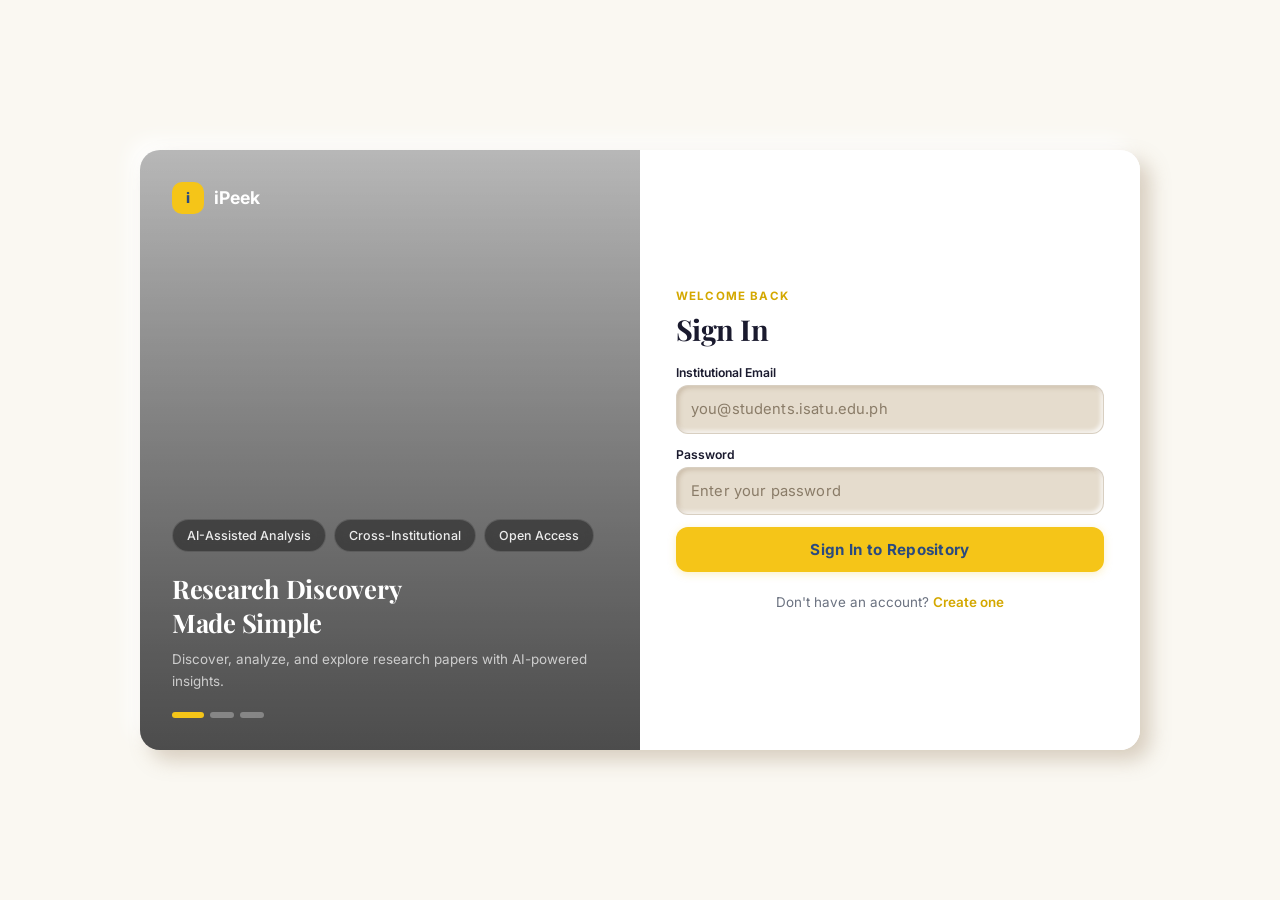
==== commit 8647eb4a: "enhanced UI" ====
--- a/frontend/index.html
+++ b/frontend/index.html
@@ -14,124 +14,84 @@
 
 <body class="login-bg">
 
-  <div class="page-ambient" id="ambientBg"></div>
+  <div class="mobile-welcome" id="mobileWelcome">
+    <div class="mw-top">
+      <div class="mw-logo">i</div>
+      <h1>iPeek</h1>
+      <p class="mw-sub">RESEARCH DISCOVERY PLATFORM</p>
+      <div class="mw-tags">
+        <span class="mw-tag">AI-Assisted Analysis</span>
+        <span class="mw-tag">Cross-Institutional</span>
+        <span class="mw-tag">Open Access</span>
+      </div>
+    </div>
+    <div class="mw-bottom">
+      <h2>Research Discovery Made Simple</h2>
+      <p>Discover, analyze, and explore research papers with AI-powered insights.</p>
+      <button type="button" class="btn-sign" id="mobileWelcomeSignIn">Sign In →</button>
+      <p class="mw-footnote">ISAT-U institutional credentials only</p>
+    </div>
+  </div>
 
+  <div class="login-container" id="authShell">
 
-  <!-- ============================================================
-       SPLIT SCREEN CONTAINER
-  ============================================================= -->
-  <div class="login-container">
-
-    <!-- ============================================================
-         LEFT PANEL — Hero Image
-    ============================================================= -->
-    <div class="login-left">
+    <div class="login-left" id="imagePanel">
       <div class="login-left-overlay"></div>
-
       <div class="login-left-content">
-
         <div class="login-left-brand">
           <div class="nav-logo">i</div>
           <span>iPeek</span>
         </div>
-
         <div>
           <div class="login-features">
             <div class="login-feature-pill">AI-Assisted Analysis</div>
             <div class="login-feature-pill">Cross-Institutional</div>
             <div class="login-feature-pill">Open Access</div>
           </div>
-
           <h2 class="login-left-headline">Research Discovery<br>Made Simple</h2>
-
           <p class="login-left-sub">
             Discover, analyze, and explore research papers with AI-powered insights.
           </p>
-
           <div class="login-dots">
             <div class="login-dot active"></div>
             <div class="login-dot"></div>
             <div class="login-dot"></div>
           </div>
         </div>
-
       </div>
     </div>
 
-
-    <!-- ============================================================
-         RIGHT PANEL — Forms
-    ============================================================= -->
     <div class="login-right">
 
-      <!-- ============================================================
-           SIGN IN PANEL
-      ============================================================= -->
+      <div class="auth-toggle" id="authToggle">
+        <div class="auth-toggle-indicator"></div>
+        <button type="button" id="toggleSignIn" class="active">Sign In</button>
+        <button type="button" id="toggleSignUp">Sign Up</button>
+      </div>
+
       <div id="loginPanel">
-
         <div class="login-welcome">Welcome back</div>
         <h1 class="login-heading">Sign In</h1>
-
         <div class="err-box" id="loginErr"></div>
-
         <label class="login-label">Institutional Email</label>
-        <input
-          class="login-input"
-          id="loginUid"
-          type="email"
-          placeholder="you@students.isatu.edu.ph"
-        >
-
+        <input class="login-input" id="loginUid" type="email" placeholder="you@students.isatu.edu.ph">
         <label class="login-label">Password</label>
-        <input
-          class="login-input"
-          id="loginPwd"
-          type="password"
-          placeholder="Enter your password"
-        >
-
-        <button
-          type="button"
-          class="btn-sign"
-          id="loginBtn"
-        >
-          Sign In to Repository
-        </button>
-
+        <input class="login-input" id="loginPwd" type="password" placeholder="Enter your password">
+        <button type="button" class="btn-sign" id="loginBtn">Sign In to Repository</button>
         <div class="login-foot">
           Don't have an account?
           <a href="#" id="showRegisterLink">Create one</a>
         </div>
-
       </div>
 
-
-      <!-- ============================================================
-           REGISTER PANEL — STEP 1: ACCOUNT DETAILS
-      ============================================================= -->
       <div id="registerPanel" style="display:none;">
-
         <div class="login-welcome">Create account</div>
         <h1 class="login-heading">Register</h1>
-
         <div class="err-box" id="regErr"></div>
-
         <label class="login-label">Full Name</label>
-        <input
-          class="login-input"
-          id="regFullname"
-          type="text"
-          placeholder="Juan Dela Cruz"
-        >
-
+        <input class="login-input" id="regFullname" type="text" placeholder="Juan Dela Cruz">
         <label class="login-label">Institutional Email</label>
-        <input
-          class="login-input"
-          id="regEmail"
-          type="email"
-          placeholder="you@students.isatu.edu.ph or you@isatu.edu.ph"
-        >
-
+        <input class="login-input" id="regEmail" type="email" placeholder="you@students.isatu.edu.ph or you@isatu.edu.ph">
         <label class="login-label">Department / College</label>
         <select class="login-input" id="regDept">
           <option value="">— Select your college —</option>
@@ -141,171 +101,74 @@
           <option>College of Industrial Technology</option>
           <option>College of Education</option>
         </select>
-
-        <label class="login-label">Password</label>
-        <input
-          class="login-input"
-          id="regPwd"
-          type="password"
-          placeholder="Min. 8 characters"
-        >
-
-        <label class="login-label">Confirm Password</label>
-        <input
-          class="login-input"
-          id="regPwd2"
-          type="password"
-          placeholder="Repeat password"
-        >
-
-        <button
-          type="button"
-          class="btn-sign"
-          id="sendCodeBtn"
-        >
-          Send Verification Code
-        </button>
-
+        <div class="form-row">
+          <div>
+            <label class="login-label">Password</label>
+            <input class="login-input" id="regPwd" type="password" placeholder="Min. 8 characters">
+          </div>
+          <div>
+            <label class="login-label">Confirm Password</label>
+            <input class="login-input" id="regPwd2" type="password" placeholder="Repeat password">
+          </div>
+        </div>
+        <button type="button" class="btn-sign" id="sendCodeBtn">Send Verification Code</button>
         <div class="login-foot">
           Already have an account?
           <a href="#" id="showLoginLink">Sign in</a>
         </div>
-
       </div>
 
-
-      <!-- ============================================================
-           OTP PANEL — STEP 2: VERIFY EMAIL
-      ============================================================= -->
       <div id="otpPanel" style="display:none;">
-
         <div class="login-welcome">Verify email</div>
         <h1 class="login-heading">Enter Code</h1>
-
         <div class="err-box" id="otpErr"></div>
-
         <p style="font-size:0.84rem; color:var(--muted, #666); margin-bottom:14px;">
-          We sent a 6-digit code to
-          <strong id="otpEmailDisplay"></strong>.
-          Enter it below.
+          We sent a 6-digit code to <strong id="otpEmailDisplay"></strong>. Enter it below.
         </p>
-
         <label class="login-label">Verification Code</label>
-        <input
-          class="login-input"
-          id="otpCode"
-          type="text"
-          maxlength="6"
-          inputmode="numeric"
-          autocomplete="one-time-code"
-          placeholder="123456"
-        >
-
-        <button
-          type="button"
-          class="btn-sign"
-          id="verifyBtn"
-        >
-          Verify &amp; Create Account
-        </button>
-
+        <input class="login-input" id="otpCode" type="text" maxlength="6" inputmode="numeric" autocomplete="one-time-code" placeholder="123456">
+        <button type="button" class="btn-sign" id="verifyBtn">Verify &amp; Create Account</button>
         <div class="login-foot">
           <a href="#" id="resendCodeLink">Resend code</a>
           &nbsp;·&nbsp;
           <a href="#" id="editDetailsLink">Edit details</a>
         </div>
-
       </div>
 
     </div>
-
   </div>
 
-
-  <!-- ============================================================
-       TOAST NOTIFICATIONS
-  ============================================================= -->
   <div class="toast-wrap" id="toasts"></div>
 
-
-  <!-- ============================================================
-       JAVASCRIPT
-  ============================================================= -->
+  <script src="js/page-fade.js"></script>
   <script src="js/api.js"></script>
   <script src="js/login.js"></script>
+  <script src="js/login-motion.js"></script>
 
   <script>
     document.addEventListener("DOMContentLoaded", () => {
-
       const loginBtn = document.getElementById("loginBtn");
-      if (loginBtn) {
-        loginBtn.addEventListener("click", (e) => {
-          e.preventDefault();
-          e.stopPropagation();
-          login();
-        });
-      }
+      if (loginBtn) loginBtn.addEventListener("click", (e) => { e.preventDefault(); e.stopPropagation(); login(); });
 
       const showRegisterLink = document.getElementById("showRegisterLink");
-      if (showRegisterLink) {
-        showRegisterLink.addEventListener("click", (e) => {
-          e.preventDefault();
-          e.stopPropagation();
-          showRegister();
-        });
-      }
+      if (showRegisterLink) showRegisterLink.addEventListener("click", (e) => { e.preventDefault(); e.stopPropagation(); showRegister(); });
 
       const showLoginLink = document.getElementById("showLoginLink");
-      if (showLoginLink) {
-        showLoginLink.addEventListener("click", (e) => {
-          e.preventDefault();
-          e.stopPropagation();
-          showLogin();
-        });
-      }
+      if (showLoginLink) showLoginLink.addEventListener("click", (e) => { e.preventDefault(); e.stopPropagation(); showLogin(); });
 
       const sendCodeBtn = document.getElementById("sendCodeBtn");
-      if (sendCodeBtn) {
-        sendCodeBtn.addEventListener("click", (e) => {
-          e.preventDefault();
-          e.stopPropagation();
-          sendOtp();
-        });
-      }
+      if (sendCodeBtn) sendCodeBtn.addEventListener("click", (e) => { e.preventDefault(); e.stopPropagation(); sendOtp(); });
 
       const verifyBtn = document.getElementById("verifyBtn");
-      if (verifyBtn) {
-        verifyBtn.addEventListener("click", (e) => {
-          e.preventDefault();
-          e.stopPropagation();
-          verifyAndRegister();
-        });
-      }
+      if (verifyBtn) verifyBtn.addEventListener("click", (e) => { e.preventDefault(); e.stopPropagation(); verifyAndRegister(); });
 
       const resendCodeLink = document.getElementById("resendCodeLink");
-      if (resendCodeLink) {
-        resendCodeLink.addEventListener("click", (e) => {
-          e.preventDefault();
-          e.stopPropagation();
-          sendOtp();
-        });
-      }
+      if (resendCodeLink) resendCodeLink.addEventListener("click", (e) => { e.preventDefault(); e.stopPropagation(); sendOtp(); });
 
       const editDetailsLink = document.getElementById("editDetailsLink");
-      if (editDetailsLink) {
-        editDetailsLink.addEventListener("click", (e) => {
-          e.preventDefault();
-          e.stopPropagation();
-          showRegister();
-        });
-      }
-
-      if (typeof initAmbientBackground === "function") {
-        initAmbientBackground(document.getElementById("ambientBg"), 500);
-      }
-
+      if (editDetailsLink) editDetailsLink.addEventListener("click", (e) => { e.preventDefault(); e.stopPropagation(); showRegister(); });
     });
   </script>
 
 </body>
-</html>
+</html>
--- a/frontend/css/style.css
+++ b/frontend/css/style.css
@@ -5,7 +5,7 @@
    ============================================================= */
 
 /* ── Reset ────────────────────────────────────────────────── */
-*, *::before, *after { box-sizing: border-box; margin: 0; padding: 0; }
+*, *::before, *::after { box-sizing: border-box; margin: 0; padding: 0; }
 
 :root {
   /* Cream base */
@@ -19,6 +19,7 @@
   --accent:      #F5C518;
   --accent-dk:   #D4A800;
   --orange:      #FF8C42;
+  --field-fill:  #E5DCCD;
 
   /* Semantic */
   --text:        #1a1a2e;
@@ -34,10 +35,20 @@
   --font-sans:   'Inter', 'Segoe UI', sans-serif;
 
   /* Shadows — warm, soft */
-  --shadow-sm:   0 1px 3px rgba(0,0,0,0.04);
-  --shadow:      0 2px 12px rgba(0,0,0,0.06);
-  --shadow-md:   0 4px 20px rgba(0,0,0,0.08);
-  --shadow-lg:   0 8px 32px rgba(0,0,0,0.10);
+  /* Retinted to neomorphic dual-directional shadows (light
+     top-left, dark bottom-right) instead of flat single-direction
+     shadows — plus two new inset variants for pressed/active
+     states, which didn't exist in this system before. */
+  /* Tint channels (R,G,B) — change these two lines to retint every shadow */
+  --sh-dark:     150,124,92;
+  --sh-light:    255,255,255;
+
+  --shadow-sm:   2px 2px 4px rgba(var(--sh-dark),0.28), -2px -2px 4px rgba(var(--sh-light),0.95);
+  --shadow:      4px 4px 8px rgba(var(--sh-dark),0.30), -4px -4px 8px rgba(var(--sh-light),0.95);
+  --shadow-md:   6px 6px 12px rgba(var(--sh-dark),0.32), -6px -6px 12px rgba(var(--sh-light),0.95);
+  --shadow-lg:   10px 10px 20px rgba(var(--sh-dark),0.34), -10px -10px 20px rgba(var(--sh-light),0.95);
+  --shadow-inset:    inset 3px 3px 6px rgba(var(--sh-dark),0.32), inset -3px -3px 6px rgba(var(--sh-light),0.95);
+  --shadow-inset-sm: inset 2px 2px 4px rgba(var(--sh-dark),0.30), inset -2px -2px 4px rgba(var(--sh-light),0.9);
 
   /* Radius */
   --radius:      16px;
@@ -64,7 +75,7 @@
 a    { text-decoration: none; color: inherit; }
 button, input, textarea, select { font-family: inherit; cursor: pointer; }
 
-h1, h2, h3 { font-family: var(--font-serif); color: var(--text); }
+h1, h2, h3 { font-family: var(--font-serif); color: var(--text); letter-spacing: -0.01em; line-height: 1.25; }
 
 /* ── Navbar — Full-width flat bar ─────────────────────────── */
 .navbar {
@@ -424,6 +435,7 @@
   background: rgba(245, 197, 24, 0.12);
   color: var(--primary);
   font-weight: 600;
+  box-shadow: var(--shadow-inset-sm); /* pressed feel, added in the neomorphic retint */
 }
 
 .sb-count {
@@ -727,7 +739,7 @@
 }
 
 .tab-btn:hover  { color: var(--text); }
-.tab-btn.active { background: var(--accent); color: var(--primary); box-shadow: var(--shadow-sm); }
+.tab-btn.active { background: var(--accent); color: var(--primary); box-shadow: var(--shadow-inset-sm); }
 
 /* ── AI Result Box ─────────────────────────────────────────── */
 .ai-box {
@@ -991,7 +1003,7 @@
 }
 
 .filter-tab:hover  { color: var(--text); }
-.filter-tab.active { background: var(--card); color: var(--primary); box-shadow: var(--shadow-sm); }
+.filter-tab.active { background: var(--card); color: var(--primary); box-shadow: var(--shadow-inset-sm); }
 
 /* ── Review Panels ─────────────────────────────────────────── */
 .sub-panel {
@@ -1463,19 +1475,59 @@
 }
 
 .login-container {
+  /* Slide mechanic added on top of the original grid layout — on
+     desktop, .login-left and .login-right become absolutely
+     positioned panels that swap sides via a class toggle
+     (.register-orientation, driven by login-motion.js), instead of
+     sitting in fixed grid columns. Mobile keeps the original simple
+     grid collapse (see the 768px media query below), so this only
+     changes behavior above that breakpoint. */
+  position: relative;
   display: grid;
   grid-template-columns: 1fr 1fr;
-  gap: 24px;
+  gap: 0;
   max-width: 1000px;
   width: 100%;
   min-height: 600px;
+  overflow: hidden;
+  border-radius: var(--radius-lg);
+  box-shadow: var(--shadow-lg);
+  background: var(--card);
+}
+
+@media (min-width: 769px) {
+  .login-container { display: block; }
+
+  .login-left,
+  .login-right {
+    position: absolute;
+    top: 0;
+    width: 50%;
+    height: 100%;
+  }
+
+  .login-left  { left: 0; transition: left 820ms cubic-bezier(0.4,0,0.2,1); }
+  .login-right { right: 0; }
+
+  .login-container.register-orientation .login-left  { left: 50%; }
+  .login-container.register-orientation .login-right { right: auto; left: 0; }
+
+  /* Form content fades in AFTER the slide finishes (sequenced by
+     login-motion.js listening for .login-left's transitionend) —
+     same pattern as before, just retargeted at .login-right instead
+     of the old .login-box class name. */
+  .login-right.form-fade-pending { opacity: 0; }
+  .login-right.form-fade-in { animation: formFadeIn 300ms ease-out both; }
+}
+
+@keyframes formFadeIn {
+  from { opacity: 0; transform: translateY(8px); }
+  to   { opacity: 1; transform: translateY(0); }
 }
 
 .login-left {
-  border-radius: var(--radius-lg);
   background: linear-gradient(180deg, rgba(0,0,0,0.1), rgba(0,0,0,0.4)),
               url('https://images.unsplash.com/photo-1507842217343-583bb7270b66?w=800&q=80') center/cover;
-  position: relative;
   display: flex;
   flex-direction: column;
   justify-content: space-between;
@@ -1488,7 +1540,6 @@
   position: absolute;
   inset: 0;
   background: linear-gradient(180deg, rgba(0,0,0,0.2) 0%, rgba(0,0,0,0.5) 100%);
-  border-radius: var(--radius-lg);
 }
 
 .login-left-content {
@@ -1568,10 +1619,8 @@
   display: flex;
   flex-direction: column;
   justify-content: center;
-  padding: 48px 40px;
-  background: var(--card);
-  border-radius: var(--radius-lg);
-  box-shadow: var(--shadow);
+  padding: 40px 36px;
+  background: var(--card);
 }
 
 .login-welcome {
@@ -1588,8 +1637,106 @@
   font-size: 1.8rem;
   font-weight: 700;
   color: var(--text);
-  line-height: 1.2;
-  margin-bottom: 28px;
+  line-height: 1.15;
+  letter-spacing: -0.02em;
+  margin-bottom: 18px;
+}
+
+/* ── Mobile: full-bleed welcome screen + Sign In/Sign Up toggle ──
+   Restored from earlier work — his simpler mobile fallback (just
+   hides .login-left, shows .login-right alone) doesn't include
+   these; re-layered on top using the same image/gradient/font
+   tokens as the rest of this login system. */
+.mobile-welcome {
+  display: none;
+  position: fixed;
+  inset: 0;
+  z-index: 50;
+  background: linear-gradient(180deg, rgba(15,25,45,0.30) 0%, rgba(10,16,30,0.55) 55%, rgba(8,13,24,0.96) 100%),
+              url('https://images.unsplash.com/photo-1507842217343-583bb7270b66?w=800&q=80') center/cover;
+  color: white;
+  padding: 28px 22px;
+  flex-direction: column;
+  justify-content: space-between;
+}
+
+.mw-top { display: flex; flex-direction: column; align-items: flex-start; }
+.mw-logo {
+  width: 44px; height: 44px;
+  background: var(--accent);
+  color: var(--primary);
+  border-radius: var(--radius-sm);
+  display: flex; align-items: center; justify-content: center;
+  font-size: 1.3rem;
+  font-weight: 800;
+  margin-bottom: 12px;
+}
+.mw-top h1 { font-family: var(--font-serif); font-size: 1.7rem; margin-bottom: 2px; }
+.mw-sub { font-size: 0.76rem; color: var(--accent); font-weight: 700; letter-spacing: 0.04em; margin-bottom: 18px; }
+
+.mw-tags { display: flex; flex-wrap: wrap; gap: 8px; }
+.mw-tag {
+  background: rgba(0,0,0,0.4);
+  backdrop-filter: blur(8px);
+  -webkit-backdrop-filter: blur(8px);
+  border: 1px solid rgba(255,255,255,0.15);
+  color: white;
+  font-size: 0.68rem;
+  font-weight: 700;
+  text-transform: uppercase;
+  letter-spacing: 0.03em;
+  padding: 5px 12px;
+  border-radius: var(--radius-pill);
+}
+
+.mw-bottom h2 { font-family: var(--font-serif); font-size: 1.55rem; margin-bottom: 10px; }
+.mw-bottom p { font-size: 0.85rem; line-height: 1.6; color: rgba(255,255,255,0.85); margin-bottom: 20px; }
+.mw-footnote { text-align: center; font-size: 0.72rem; color: rgba(255,255,255,0.5); margin-top: 10px; }
+
+/* Sign In / Sign Up toggle pill — mobile only, inside .login-right */
+.auth-toggle {
+  display: none;
+  position: relative;
+  background: var(--bg-alt);
+  border-radius: var(--radius-pill);
+  padding: 4px;
+  margin-bottom: 22px;
+  box-shadow: var(--shadow-inset-sm);
+}
+.auth-toggle-indicator {
+  position: absolute;
+  top: 4px; bottom: 4px; left: 4px;
+  width: calc(50% - 4px);
+  background: var(--accent);
+  border-radius: var(--radius-pill);
+  box-shadow: var(--shadow-sm);
+  transition: transform 220ms cubic-bezier(0.4,0,0.2,1);
+}
+.auth-toggle.on-register .auth-toggle-indicator { transform: translateX(100%); }
+.auth-toggle button {
+  position: relative;
+  z-index: 1;
+  flex: 1;
+  width: 50%;
+  background: none;
+  border: none;
+  padding: 8px;
+  font-size: 0.84rem;
+  font-weight: 700;
+  color: var(--muted);
+  cursor: pointer;
+}
+.auth-toggle { display: flex; }
+.auth-toggle button.active { color: var(--primary); }
+
+@media (max-width: 768px) {
+  .mobile-welcome { display: flex; }
+  body.welcome-dismissed .mobile-welcome { display: none; }
+  body:not(.welcome-dismissed) .login-container { display: none; }
+}
+@media (min-width: 769px) {
+  .mobile-welcome { display: none !important; }
+  .auth-toggle { display: none !important; }
 }
 
 .login-label {
@@ -1597,26 +1744,29 @@
   font-size: 0.76rem;
   font-weight: 600;
   color: var(--text);
-  margin-bottom: 6px;
+  line-height: 1.4;
+  margin-bottom: 4px;
 }
 
 .login-input {
   width: 100%;
-  background: var(--bg);
-  border: 1px solid rgba(0,0,0,0.08);
+  background: var(--field-fill);
+  border: 1px solid rgba(0,0,0,0.06);
   border-radius: var(--radius-sm);
   padding: 12px 14px;
   color: var(--text);
   font-size: 0.92rem;
   font-family: inherit;
-  margin-bottom: 16px;
+  line-height: 1.5;
+  margin-bottom: 12px;
+  box-shadow: var(--shadow-inset-sm);
   transition: border-color 0.18s, box-shadow 0.18s;
 }
-.login-input:focus { outline: none; border-color: var(--accent); box-shadow: 0 0 0 2px rgba(245,197,24,0.2); }
-.login-input::placeholder { color: #b0b7c3; }
+.login-input:focus { outline: none; border-color: var(--accent); box-shadow: var(--shadow-inset-sm), 0 0 0 2px rgba(245,197,24,0.2); }
+.login-input::placeholder { color: #8a7c68; letter-spacing: 0.01em; }
 
 .login-input-option {
-  background-color: var(--bg);
+  background-color: var(--field-fill);
   color: var(--text);
 }
 
@@ -1640,6 +1790,7 @@
   padding: 13px;
   font-size: 0.95rem;
   font-weight: 700;
+  letter-spacing: 0.02em;
   cursor: pointer;
   transition: all 0.18s;
   box-shadow: 0 2px 8px rgba(245,197,24,0.25);
@@ -1690,7 +1841,7 @@
   background: transparent;
   transition: all 0.18s;
 }
-.role-tab.active { background: var(--card); color: var(--primary); box-shadow: var(--shadow-sm); }
+.role-tab.active { background: var(--card); color: var(--primary); box-shadow: var(--shadow-inset-sm); }
 
 /* ── Scrollbar ─────────────────────────────────────────────── */
 ::-webkit-scrollbar { width: 5px; }
@@ -1816,38 +1967,21 @@
 .citation-pop { animation: badgePop 150ms ease-out; }
 
 /* ═══════════════════════════════════════════════════════════
-   AMBIENT BACKGROUND
+   AMBIENT BACKGROUND — removed, per an earlier decision to drop it
    ═══════════════════════════════════════════════════════════ */
 
-.page-ambient {
-  position: fixed;
-  inset: 0;
-  z-index: -1;
-  overflow: hidden;
-  pointer-events: none;
-}
-
-.ambient-icon {
-  position: absolute;
-  bottom: -60px;
-  opacity: 0;
-  animation-name: ambientFloat;
-  animation-timing-function: linear;
-  animation-iteration-count: infinite;
-  will-change: transform, opacity;
-}
-
-@keyframes ambientFloat {
-  0% {
-    transform: translate(0, 0) rotate(var(--rot-start, 0deg));
-    opacity: 0;
-  }
-  8%  { opacity: var(--peak-opacity, 0.12); }
-  85% { opacity: var(--peak-opacity, 0.12); }
-  100% {
-    transform: translate(var(--drift-x, 20px), -115vh) rotate(var(--rot-end, 20deg));
-    opacity: 0;
-  }
+/* ═══════════════════════════════════════════════════════════
+   PAGE-ENTRY FADE — whole-page fade+rise, applied by page-fade.js
+   the moment each page's body flips from visibility:hidden to
+   visible. Distinct from .motion-in (per-element, via staggerIn())
+   — this is the outer container's own entrance.
+   ═══════════════════════════════════════════════════════════ */
+body.page-fade-in {
+  animation: pageFadeIn 340ms ease-out both;
+}
+@keyframes pageFadeIn {
+  from { opacity: 0; transform: translateY(6px); }
+  to   { opacity: 1; transform: translateY(0); }
 }
 
 /* ── Login Glow ────────────────────────────────────────────── */
@@ -2150,4 +2284,4 @@
     width: 100%;
     justify-content: center;
   }
-}
+}
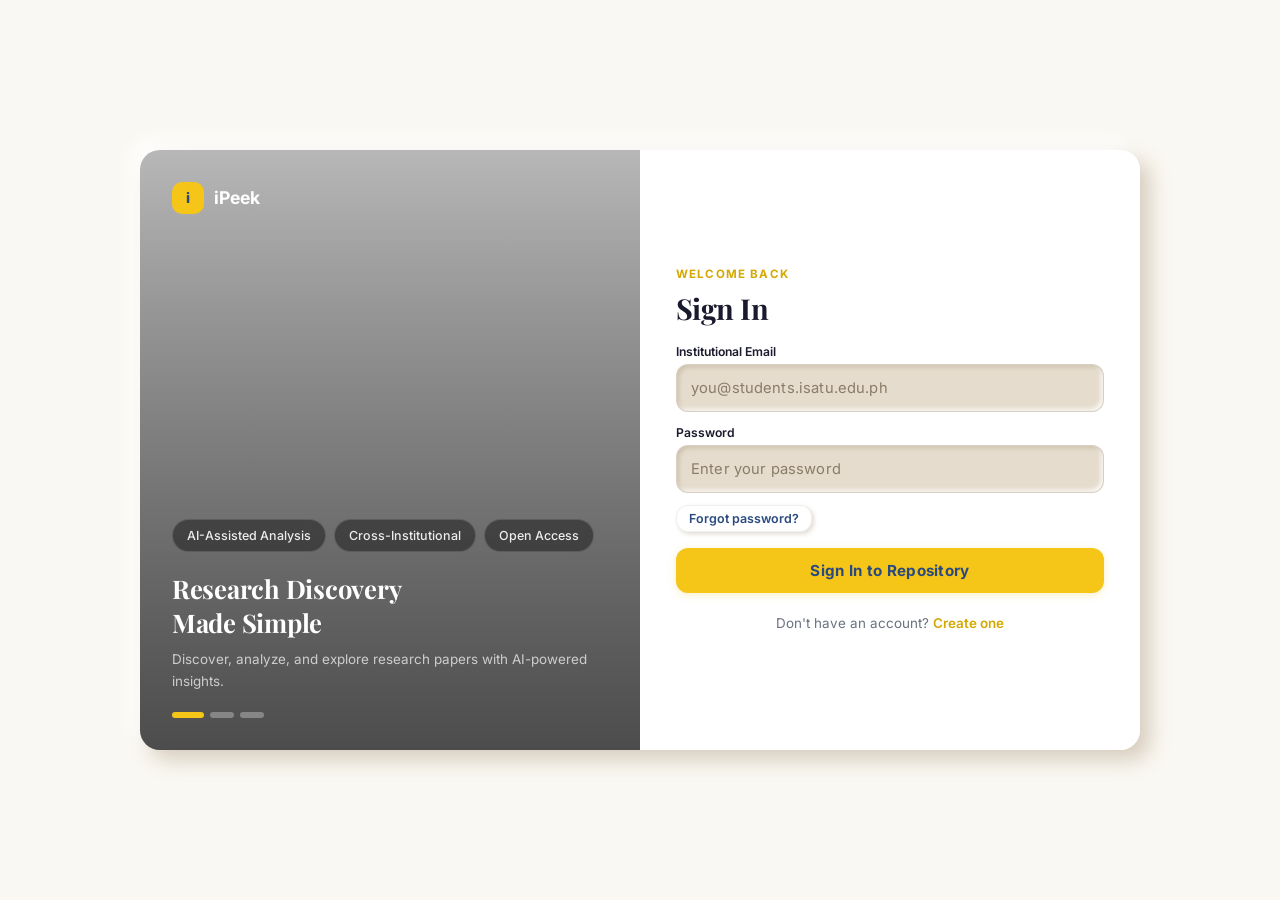
==== commit 4f593b58: "Update Ask Research and UI" ====
--- a/frontend/index.html
+++ b/frontend/index.html
@@ -28,7 +28,7 @@
     <div class="mw-bottom">
       <h2>Research Discovery Made Simple</h2>
       <p>Discover, analyze, and explore research papers with AI-powered insights.</p>
-      <button type="button" class="btn-sign" id="mobileWelcomeSignIn">Sign In →</button>
+      <button type="button" class="btn-sign" id="mobileWelcomeSignIn">Sign In <svg class="ui-icon" viewBox="0 0 24 24" fill="none" stroke="currentColor" stroke-width="2" stroke-linecap="round" stroke-linejoin="round" aria-hidden="true" focusable="false"><use href="icons.svg#arrow-right"/></svg></button>
       <p class="mw-footnote">ISAT-U institutional credentials only</p>
     </div>
   </div>
@@ -69,71 +69,84 @@
         <button type="button" id="toggleSignUp">Sign Up</button>
       </div>
 
-      <div id="loginPanel">
+      <form novalidate onsubmit="event.preventDefault(); login();" id="loginPanel">
         <div class="login-welcome">Welcome back</div>
         <h1 class="login-heading">Sign In</h1>
-        <div class="err-box" id="loginErr"></div>
-        <label class="login-label">Institutional Email</label>
-        <input class="login-input" id="loginUid" type="email" placeholder="you@students.isatu.edu.ph">
-        <label class="login-label">Password</label>
-        <input class="login-input" id="loginPwd" type="password" placeholder="Enter your password">
-        <button type="button" class="btn-sign" id="loginBtn">Sign In to Repository</button>
+        <label class="login-label" for="loginUid">Institutional Email</label>
+        <input class="login-input" id="loginUid" type="email" autocomplete="username" aria-describedby="loginErr" placeholder="you@students.isatu.edu.ph">
+        <label class="login-label" for="loginPwd">Password</label>
+        <input class="login-input" id="loginPwd" type="password" autocomplete="current-password" aria-describedby="loginErr" placeholder="Enter your password">
+        <div class="login-recovery-row">
+          <button type="button" class="btn btn-ghost btn-sm login-recovery" onclick="showReset()">Forgot password?</button>
+        </div>
+          <div class="err-box" id="loginErr" role="status"></div>
+        <button type="submit" class="btn-sign" id="loginBtn">Sign In to Repository</button>
         <div class="login-foot">
           Don't have an account?
           <a href="#" id="showRegisterLink">Create one</a>
         </div>
-      </div>
+      </form>
 
-      <div id="registerPanel" style="display:none;">
+      <div id="resetPanel" style="display:none;">
+          <h1 class="login-heading">Reset password</h1>
+          <p>Verify your email with a code. Your new password will be emailed to you.</p>
+
+          <form novalidate onsubmit="event.preventDefault(); requestReset();">
+          <label class="login-label" for="resetEmail">School email</label>
+          <input class="login-input" id="resetEmail" type="email" autocomplete="email">
+          <div class="err-box" id="resetErr" role="status"></div>
+          <button type="submit" class="btn-sign" id="resetRequest">Send reset code</button>
+          </form>
+          <form novalidate onsubmit="event.preventDefault(); confirmReset();" id="resetCodePane" style="display:none;">
+            <label class="login-label" for="resetCode">Verification code</label>
+            <input class="login-input" id="resetCode" maxlength="6" inputmode="numeric" autocomplete="one-time-code">
+            <button type="submit" class="btn-sign" id="resetConfirm">Verify and reset password</button>
+          </form>
+          <div class="reset-back-row">
+            <button type="button" class="btn btn-ghost reset-back" onclick="showLogin()">
+              <svg class="ui-icon" viewBox="0 0 24 24" fill="none" stroke="currentColor" stroke-width="2" stroke-linecap="round" stroke-linejoin="round" aria-hidden="true" focusable="false"><use href="icons.svg#arrow-left"/></svg>
+              Back to sign in
+            </button>
+          </div>
+        </div>
+        <form novalidate onsubmit="event.preventDefault(); sendOtp();" id="registerPanel" style="display:none;">
         <div class="login-welcome">Create account</div>
         <h1 class="login-heading">Register</h1>
-        <div class="err-box" id="regErr"></div>
-        <label class="login-label">Full Name</label>
+        <label class="login-label" for="regFullname">Full Name</label>
         <input class="login-input" id="regFullname" type="text" placeholder="Juan Dela Cruz">
-        <label class="login-label">Institutional Email</label>
-        <input class="login-input" id="regEmail" type="email" placeholder="you@students.isatu.edu.ph or you@isatu.edu.ph">
-        <label class="login-label">Department / College</label>
-        <select class="login-input" id="regDept">
-          <option value="">— Select your college —</option>
-          <option>College of Engineering and Architecture</option>
-          <option>College of Computing and Informatics</option>
-          <option>College of Arts and Sciences</option>
-          <option>College of Industrial Technology</option>
-          <option>College of Education</option>
-        </select>
-        <div class="form-row">
-          <div>
-            <label class="login-label">Password</label>
-            <input class="login-input" id="regPwd" type="password" placeholder="Min. 8 characters">
-          </div>
-          <div>
-            <label class="login-label">Confirm Password</label>
-            <input class="login-input" id="regPwd2" type="password" placeholder="Repeat password">
-          </div>
-        </div>
-        <button type="button" class="btn-sign" id="sendCodeBtn">Send Verification Code</button>
+        <label class="login-label" for="regEmail">Institutional Email</label>
+        <input class="login-input" id="regEmail" type="email" aria-describedby="regEmailHelp regEmailErr" placeholder="you@students.isatu.edu.ph">
+        <p id="regEmailHelp" class="text-sm">Use your student school email. Librarian registration is available only to addresses approved by the library.</p>
+        <div id="regEmailErr" class="err-box" role="status"></div>
+        <label class="login-label" for="regDept">Department / College</label>
+        <select aria-describedby="collegeStatus" class="login-input" id="regDept" required disabled><option value="" disabled selected>Loading colleges...</option></select><p id="collegeStatus" class="form-status" role="status"></p><button type="button" class="btn btn-ghost btn-sm" onclick="loadColleges()">Reload colleges</button>
+        <p style="font-size:0.8rem; color:var(--muted, #666); margin:10px 0 14px;">
+          No password needed — after you verify your email, we'll generate one and send it to you.
+        </p>
+        <div class="err-box" id="regErr" role="status"></div>
+        <button type="submit" class="btn-sign" id="sendCodeBtn">Send Verification Code</button>
         <div class="login-foot">
           Already have an account?
           <a href="#" id="showLoginLink">Sign in</a>
         </div>
-      </div>
+      </form>
 
-      <div id="otpPanel" style="display:none;">
+      <form novalidate onsubmit="event.preventDefault(); verifyAndRegister();" id="otpPanel" style="display:none;">
         <div class="login-welcome">Verify email</div>
         <h1 class="login-heading">Enter Code</h1>
-        <div class="err-box" id="otpErr"></div>
         <p style="font-size:0.84rem; color:var(--muted, #666); margin-bottom:14px;">
           We sent a 6-digit code to <strong id="otpEmailDisplay"></strong>. Enter it below.
         </p>
-        <label class="login-label">Verification Code</label>
+        <label class="login-label" for="otpCode">Verification Code</label>
         <input class="login-input" id="otpCode" type="text" maxlength="6" inputmode="numeric" autocomplete="one-time-code" placeholder="123456">
-        <button type="button" class="btn-sign" id="verifyBtn">Verify &amp; Create Account</button>
+        <div class="err-box" id="otpErr" role="status"></div>
+        <button type="submit" class="btn-sign" id="verifyBtn">Verify &amp; Create Account</button>
         <div class="login-foot">
           <a href="#" id="resendCodeLink">Resend code</a>
           &nbsp;·&nbsp;
           <a href="#" id="editDetailsLink">Edit details</a>
         </div>
-      </div>
+      </form>
 
     </div>
   </div>
@@ -147,8 +160,6 @@
 
   <script>
     document.addEventListener("DOMContentLoaded", () => {
-      const loginBtn = document.getElementById("loginBtn");
-      if (loginBtn) loginBtn.addEventListener("click", (e) => { e.preventDefault(); e.stopPropagation(); login(); });
 
       const showRegisterLink = document.getElementById("showRegisterLink");
       if (showRegisterLink) showRegisterLink.addEventListener("click", (e) => { e.preventDefault(); e.stopPropagation(); showRegister(); });
@@ -156,11 +167,7 @@
       const showLoginLink = document.getElementById("showLoginLink");
       if (showLoginLink) showLoginLink.addEventListener("click", (e) => { e.preventDefault(); e.stopPropagation(); showLogin(); });
 
-      const sendCodeBtn = document.getElementById("sendCodeBtn");
-      if (sendCodeBtn) sendCodeBtn.addEventListener("click", (e) => { e.preventDefault(); e.stopPropagation(); sendOtp(); });
 
-      const verifyBtn = document.getElementById("verifyBtn");
-      if (verifyBtn) verifyBtn.addEventListener("click", (e) => { e.preventDefault(); e.stopPropagation(); verifyAndRegister(); });
 
       const resendCodeLink = document.getElementById("resendCodeLink");
       if (resendCodeLink) resendCodeLink.addEventListener("click", (e) => { e.preventDefault(); e.stopPropagation(); sendOtp(); });
@@ -171,4 +178,4 @@
   </script>
 
 </body>
-</html>+</html>
--- a/frontend/css/style.css
+++ b/frontend/css/style.css
@@ -73,9 +73,50 @@
 }
 
 a    { text-decoration: none; color: inherit; }
-button, input, textarea, select { font-family: inherit; cursor: pointer; }
+/* One focus indicator across pages; outlines do not affect layout. */
+:focus-visible {
+  outline: 1px solid var(--primary);
+  outline-offset: 2px;
+}
+/* Keep focus crisp even on controls whose tactile states use transition: all. */
+:root :focus-visible { transition-property: color, background-color, border-color, box-shadow, transform, opacity; }
+/* A flat cream backing keeps the navy line legible over dark/photo surfaces. */
+:is(.mobile-welcome, .hero) :focus-visible { box-shadow: 0 0 0 3px var(--bg); }
+button, input, textarea, select { font-family: inherit; }
+/* Cursor semantics follow the element's actual interaction, never page loading. */
+a[href], button, select, summary, [role="button"], [role="tab"] { cursor: pointer; }
+input, textarea, [contenteditable=""], [contenteditable="true"], [contenteditable="plaintext-only"] { cursor: text; }
+input:is([type="button"], [type="submit"], [type="reset"], [type="checkbox"], [type="radio"], [type="file"], [type="range"], [type="color"], [type="date"], [type="time"], [type="month"], [type="week"], [type="datetime-local"]) { cursor: pointer; }
+:where(h1, h2, h3, h4, h5, h6, p, label), .card, .related-card { cursor: default; }
+:is(a[href], button, [role="button"], [role="tab"]) :where(h1, h2, h3, h4, h5, h6, p, span, div) { cursor: inherit; }
+/* Disabled native controls remain noninteractive even when hovered or pressed. */
+:is(button, input, textarea, select):disabled {
+  cursor: not-allowed !important;
+  opacity: 0.5;
+  transform: none !important;
+  filter: none !important;
+  box-shadow: none !important;
+}
 
 h1, h2, h3 { font-family: var(--font-serif); color: var(--text); letter-spacing: -0.01em; line-height: 1.25; }
+
+.ui-icon {
+  width: 16px;
+  height: 16px;
+  flex: 0 0 auto;
+  vertical-align: -0.15em;
+  cursor: inherit;
+  pointer-events: none;
+}
+
+.filter-fab .ui-icon { width: 20px; height: 20px; }
+.ambient-icon .ui-icon { width: 100%; height: 100%; }
+.search-icon { display: inline-flex; align-items: center; }
+.empty-state-icon .ui-icon, .empty-detail .icon .ui-icon, .drop-icon .ui-icon {
+  width: 32px;
+  height: 32px;
+  color: var(--muted);
+}
 
 /* ── Navbar — Full-width flat bar ─────────────────────────── */
 .navbar {
@@ -90,6 +131,11 @@
   background: var(--card);
   border-bottom: 1px solid var(--border);
   box-shadow: var(--shadow-sm);
+}
+
+/* Only the already rendered navigation can outlive the body's auth gate. */
+body.nav-ready > :is(.navbar, .mobile-header, .bottom-tab-bar) {
+  visibility: visible;
 }
 
 .nav-brand {
@@ -115,7 +161,10 @@
   flex-shrink: 0;
 }
 
-.nav-links { display: flex; gap: 4px; flex: 1; }
+/* Ask adds a destination for both roles. Keep the pill track scrollable on
+   narrower desktops instead of letting it widen the entire document. */
+/* Reserve outline paint space inside the scroller without moving the links. */
+.nav-links { display: flex; gap: 4px; flex: 1; min-width: 0; overflow-x: auto; padding: 3px; margin: -3px; }
 
 /* Nav track wraps the pill list — subtle bg on flat bar */
 .nav-track {
@@ -146,12 +195,10 @@
 .pill-indicator {
   position: absolute;
   top: 0; left: 0;
-  background: rgba(245, 197, 24, 0.15);
+  background: var(--accent);
   border-radius: var(--radius-sm);
   opacity: 0;
-  transition: transform 220ms cubic-bezier(0.4, 0, 0.2, 1),
-              width 220ms cubic-bezier(0.4, 0, 0.2, 1),
-              opacity 150ms;
+  transition: transform 220ms cubic-bezier(0.4, 0, 0.2, 1);
   z-index: 0;
   pointer-events: none;
 }
@@ -170,11 +217,10 @@
   font-size: 0.88rem;
   font-weight: 500;
   text-decoration: none;
-  transition: color 180ms, background 180ms;
   white-space: nowrap;
 }
 
-.pill:hover { color: var(--text); background: rgba(0,0,0,0.03); }
+.pill:hover { color: var(--text); }
 .pill.nav-lit { color: var(--primary); font-weight: 600; }
 .pill.is-active { color: var(--primary); font-weight: 600; }
 
@@ -193,6 +239,45 @@
 }
 .nav-icon-btn:hover { background: rgba(0,0,0,0.05); color: var(--text); }
 
+/* Only Delete and Sign out use this destructive icon treatment. */
+.action-icon-btn {
+  position: relative;
+  display: inline-flex;
+  align-items: center;
+  justify-content: center;
+  flex: 0 0 44px;
+  width: 44px;
+  height: 44px;
+  padding: 0;
+  border: 0;
+  border-radius: 10px;
+  background: transparent;
+  color: #b91c1c;
+  cursor: pointer;
+  transition: background-color 0.15s;
+}
+.action-icon-btn:hover:not(:disabled) { background: #fef2f2; }
+.action-icon-btn:active:not(:disabled) { background: #fecaca; }
+.action-icon-btn:disabled { opacity: 0.45; cursor: not-allowed; }
+.action-icon-btn .ui-icon { width: 20px; height: 20px; color: inherit; pointer-events: none; }
+.action-icon-btn::after {
+  content: attr(data-tooltip);
+  position: absolute;
+  right: 0;
+  bottom: calc(100% + 6px);
+  z-index: 210;
+  padding: 5px 8px;
+  border-radius: 6px;
+  background: var(--text);
+  color: white;
+  font: 500 12px/1.4 Inter, sans-serif;
+  white-space: nowrap;
+  pointer-events: none;
+  visibility: hidden;
+}
+.action-icon-btn:is(:hover, :focus-visible)::after { visibility: visible; }
+.sign-out-btn::after { top: calc(100% + 6px); bottom: auto; }
+
 /* ── Notification Dropdown ─────────────────────────────────── */
 .nav-notif-wrapper { position: relative; }
 
@@ -297,7 +382,11 @@
   justify-content: space-between;
 }
 
-.mobile-header .nav-brand { font-size: 0.95rem; }
+.mobile-header .nav-brand { font-size: 0.95rem; min-width: 0; flex: 1; margin-right: 0; }
+.mobile-header .nav-brand span { min-width: 0; white-space: normal; line-height: 1.2; }
+.mobile-header .nav-logo { flex-shrink: 0; }
+.mobile-header { gap: 8px; }
+.mobile-header-actions { display: flex; align-items: center; gap: 4px; flex-shrink: 0; }
 
 .mobile-profile-icon {
   width: 32px; height: 32px;
@@ -326,12 +415,16 @@
 
 .bottom-tab-bar .pill-list {
   justify-content: space-around;
-}
+  width: 100%;
+}
+
+.bottom-tab-bar .pill-list > li { flex: 1; min-width: 0; }
 
 .bottom-tab-bar .pill {
   flex-direction: column;
   gap: 2px;
-  padding: 6px 10px;
+  width: 100%;
+  padding: 6px 2px;
   font-size: 0.65rem;
   text-align: center;
 }
@@ -501,8 +594,8 @@
   box-shadow: var(--shadow-sm);
 }
 
-.btn:hover    { filter: brightness(1.06); transform: translateY(-1px); box-shadow: var(--shadow); }
-.btn:active   { transform: scale(0.97) translateY(0); transition: transform 80ms; }
+.btn:hover:not(:disabled) { filter: brightness(1.06); transform: translateY(-1px); box-shadow: var(--shadow); }
+.btn:active:not(:disabled) { transform: scale(0.97) translateY(0); transition: transform 80ms; }
 .btn:disabled { opacity: 0.5; cursor: not-allowed; filter: none; transform: none; }
 
 .btn-primary { background: var(--primary); color: white; }
@@ -510,7 +603,7 @@
 .btn-success { background: var(--success); color: white; }
 .btn-danger  { background: var(--danger);  color: white; }
 .btn-ghost   { background: var(--card); color: var(--primary); border: 1px solid var(--border); }
-.btn-ghost:hover { background: var(--bg); }
+.btn-ghost:hover:not(:disabled) { background: var(--bg); }
 
 .btn-sm  { padding: 5px 12px; font-size: 0.78rem; }
 .btn-lg  { padding: 11px 26px; font-size: 0.95rem; }
@@ -559,11 +652,6 @@
   transition: border-color 0.18s, box-shadow 0.18s;
 }
 
-.form-input:focus {
-  outline: none;
-  border-color: var(--accent);
-  box-shadow: 0 0 0 2px rgba(245,197,24,0.2);
-}
 
 .form-input::placeholder { color: #b0b7c3; }
 textarea.form-input      { resize: vertical; min-height: 80px; }
@@ -582,14 +670,15 @@
   transition: box-shadow 0.2s, border-color 0.2s;
 }
 
-.search-wrap:focus-within {
-  border-color: var(--accent);
-  box-shadow: var(--shadow), 0 0 0 2px rgba(245,197,24,0.15);
-}
+/* The wrapper replaces the input outline only while that input has focus. */
+.search-wrap:has(input:focus-visible) {
+  outline: 1px solid var(--primary);
+  outline-offset: 2px;
+}
+.search-wrap:has(input:focus-visible) input:focus-visible { outline: none; }
 
 .search-wrap input {
   border: none;
-  outline: none;
   font-size: 0.92rem;
   width: 100%;
   background: transparent;
@@ -618,6 +707,36 @@
 /* ── Year Filter Pills ─────────────────────────────────────── */
 .year-pills { display: flex; gap: 6px; flex-wrap: wrap; margin-bottom: 14px; }
 
+.browse-year-select { position: relative; width: 100%; min-width: 0; }
+.browse-year-select select {
+  appearance: none;
+  -webkit-appearance: none;
+  min-height: 44px;
+  padding-right: 44px;
+  text-overflow: ellipsis;
+  background: var(--card);
+  border-color: rgba(30, 48, 80, 0.24);
+  box-shadow: 0 2px 5px rgba(30, 48, 80, 0.10), inset 0 1px 0 rgba(255,255,255,0.8);
+}
+.browse-year-select select:hover:not(:disabled) { border-color: var(--primary); background: var(--bg); }
+.browse-year-select .ui-icon { position: absolute; right: 14px; top: 50%; transform: translateY(-50%) rotate(90deg); pointer-events: none; color: var(--text); }
+
+/* Reset navigation stays separate from the active primary action in either step. */
+#resetPanel .reset-back-row { display: flex; margin-top: 14px; }
+#resetPanel #resetCodePane { margin-top: 16px; }
+#resetPanel .reset-back {
+  min-height: 44px;
+  padding: 10px 16px;
+  gap: 8px;
+  border-color: rgba(30, 48, 80, 0.24);
+  box-shadow: var(--shadow-sm);
+  transform: none;
+  filter: none;
+  transition: background-color 150ms ease, border-color 150ms ease, box-shadow 150ms ease;
+}
+#resetPanel .reset-back:hover { background: var(--bg); border-color: var(--primary); box-shadow: var(--shadow); }
+#resetPanel .reset-back:active { background: rgba(245,197,24,0.18); box-shadow: var(--shadow-inset-sm); transform: none; }
+
 .year-pill {
   padding: 5px 14px;
   border-radius: var(--radius-pill);
@@ -650,6 +769,7 @@
   flex-wrap: wrap;
   gap: 18px;
 }
+.r-card:is([href], .is-clickable) { cursor: pointer; }
 .research-grid-flow .r-card {
   flex: 0 1 auto;
   min-width: 260px;
@@ -661,7 +781,7 @@
   border: 1px solid rgba(0,0,0,0.03);
   border-radius: var(--radius);
   padding: 18px;
-  cursor: pointer;
+  cursor: default;
   box-shadow: var(--shadow);
   transition: box-shadow 0.2s, transform 0.2s;
 }
@@ -941,7 +1061,7 @@
   padding: 14px;
   border-radius: var(--radius);
   background: var(--card);
-  cursor: pointer;
+  cursor: default;
   margin-bottom: 8px;
   box-shadow: var(--shadow-sm);
   border: 2px solid transparent;
@@ -950,6 +1070,19 @@
 
 .sub-item:hover  { box-shadow: var(--shadow); border-color: rgba(0,0,0,0.06); }
 .sub-item.active { border-color: var(--accent); background: rgba(245,197,24,0.04); }
+
+/* Keep the original card layout while retaining a native keyboard button. */
+.sub-item-open {
+  flex: 1;
+  min-width: 0;
+  padding: 0;
+  border: 0;
+  background: transparent;
+  color: inherit;
+  font: inherit;
+  text-align: left;
+  overflow-wrap: anywhere;
+}
 
 .sub-item-title  { font-weight: 600; font-size: 0.88rem; margin-bottom: 4px; line-height: 1.4; }
 .sub-item-meta   { font-size: 0.74rem; color: var(--muted); margin-bottom: 6px; }
@@ -1079,6 +1212,7 @@
   gap: 8px;
 }
 
+.review-detail-sheet .action-row { flex-wrap: wrap; }
 .action-row {
   display: flex;
   gap: 10px;
@@ -1130,7 +1264,7 @@
   display: flex; align-items: center; justify-content: center;
   margin: 0 auto 14px;
   position: relative;
-  cursor: pointer;
+  cursor: default;
   box-shadow: var(--shadow);
 }
 
@@ -1228,7 +1362,7 @@
   border-radius: var(--radius-sm);
   padding: 16px;
   text-align: center;
-  cursor: pointer;
+  cursor: default;
   transition: all 0.18s;
   background: var(--bg);
 }
@@ -1270,6 +1404,18 @@
   -webkit-backdrop-filter: blur(4px);
   padding: 16px;
 }
+dialog.modal-overlay { margin: 0; width: 100%; height: 100%; max-width: none; max-height: none; border: 0; color: inherit; }
+dialog.modal-overlay::backdrop { background: transparent; }
+dialog.glass-sheet { margin: 0; top: auto; width: 100%; max-width: none; color: inherit; }
+dialog.review-detail-sheet, dialog.pdf-overlay { margin: 0; width: 100%; height: 100dvh; max-width: none; max-height: none; border: 0; color: inherit; }
+dialog.glass-sheet::backdrop, dialog.review-detail-sheet::backdrop, dialog.pdf-overlay::backdrop { background: rgba(0,0,0,.3); }
+dialog.glass-sheet::backdrop { backdrop-filter: blur(4px); -webkit-backdrop-filter: blur(4px); }
+dialog:not([open]) { display: none; }
+button.r-card { width: 100%; text-align: left; color: inherit; font-size: inherit; line-height: inherit; }
+button.r-card > span { display: block; }
+button.r-card > .r-card-tags { display: flex; }
+button.drop-zone { display: block; width: 100%; color: inherit; font-size: inherit; line-height: inherit; }
+button.drop-zone > span { display: block; }
 
 .modal-box {
   background: var(--card);
@@ -1506,23 +1652,27 @@
     height: 100%;
   }
 
-  .login-left  { left: 0; transition: left 820ms cubic-bezier(0.4,0,0.2,1); }
+  .login-left  { left: 0; transition: left 850ms cubic-bezier(0.4,0,0.2,1); }
   .login-right { right: 0; }
 
   .login-container.register-orientation .login-left  { left: 50%; }
   .login-container.register-orientation .login-right { right: auto; left: 0; }
 
-  /* Form content fades in AFTER the slide finishes (sequenced by
-     login-motion.js listening for .login-left's transitionend) —
-     same pattern as before, just retargeted at .login-right instead
-     of the old .login-box class name. */
-  .login-right.form-fade-pending { opacity: 0; }
-  .login-right.form-fade-in { animation: formFadeIn 300ms ease-out both; }
-}
+}
+
+/* Desktop reveals after the slide; mobile uses the same fade immediately. */
+.login-right.form-fade-pending { opacity: 0; }
+.login-right.form-fade-in { animation: formFadeIn 300ms ease-out both; }
 
 @keyframes formFadeIn {
-  from { opacity: 0; transform: translateY(8px); }
-  to   { opacity: 1; transform: translateY(0); }
+  from { opacity: 0; }
+  to { opacity: 1; }
+}
+
+@media (prefers-reduced-motion: reduce) {
+  .login-left { transition: none; }
+  .login-right.form-fade-pending { opacity: 1; }
+  .login-right.form-fade-in { animation: none; }
 }
 
 .login-left {
@@ -1762,7 +1912,6 @@
   box-shadow: var(--shadow-inset-sm);
   transition: border-color 0.18s, box-shadow 0.18s;
 }
-.login-input:focus { outline: none; border-color: var(--accent); box-shadow: var(--shadow-inset-sm), 0 0 0 2px rgba(245,197,24,0.2); }
 .login-input::placeholder { color: #8a7c68; letter-spacing: 0.01em; }
 
 .login-input-option {
@@ -1770,16 +1919,7 @@
   color: var(--text);
 }
 
-.login-forgot {
-  display: block;
-  text-align: right;
-  font-size: 0.82rem;
-  color: var(--text);
-  font-weight: 500;
-  margin-bottom: 20px;
-  margin-top: -8px;
-}
-.login-forgot:hover { color: var(--primary); }
+.login-recovery-row { display: flex; margin-bottom: 16px; }
 
 .btn-sign {
   width: 100%;
@@ -1795,7 +1935,7 @@
   transition: all 0.18s;
   box-shadow: 0 2px 8px rgba(245,197,24,0.25);
 }
-.btn-sign:hover { background: var(--accent-dk); transform: translateY(-1px); box-shadow: 0 4px 16px rgba(245,197,24,0.3); }
+.btn-sign:hover:not(:disabled) { background: var(--accent-dk); transform: translateY(-1px); box-shadow: 0 4px 16px rgba(245,197,24,0.3); }
 
 .login-foot {
   text-align: center;
@@ -1918,12 +2058,12 @@
    BOOK LOADER
    ═══════════════════════════════════════════════════════════ */
 
-.book-loader { display: inline-flex; align-items: center; justify-content: center; }
+.book-loader { display: inline-flex; align-items: center; justify-content: center; color: var(--primary); }
 
 .book-loader svg .book-line {
   fill: none;
-  stroke: var(--primary);
-  stroke-width: 1.6;
+  stroke: currentColor;
+  stroke-width: 2;
   stroke-linecap: round;
   stroke-linejoin: round;
 }
@@ -1971,17 +2111,17 @@
    ═══════════════════════════════════════════════════════════ */
 
 /* ═══════════════════════════════════════════════════════════
-   PAGE-ENTRY FADE — whole-page fade+rise, applied by page-fade.js
+   PAGE-ENTRY FADE — content-only fade, applied by page-fade.js
    the moment each page's body flips from visibility:hidden to
    visible. Distinct from .motion-in (per-element, via staggerIn())
    — this is the outer container's own entrance.
    ═══════════════════════════════════════════════════════════ */
-body.page-fade-in {
+body.page-fade-in > :is(.main, .layout, .layout-two, .layout-review, .upload-wrap, .profile-layout, .card) {
   animation: pageFadeIn 340ms ease-out both;
 }
 @keyframes pageFadeIn {
-  from { opacity: 0; transform: translateY(6px); }
-  to   { opacity: 1; transform: translateY(0); }
+  from { opacity: 0; }
+  to   { opacity: 1; }
 }
 
 /* ── Login Glow ────────────────────────────────────────────── */
@@ -2224,6 +2364,74 @@
   margin-bottom: 16px;
 }
 
+/* ── Step 3 review + public-PDF consent (in-flow, upload.html) ── */
+/* Not a nested .card: this is content INSIDE the page's existing
+   neomorphic card, per the consent-gate spec (no floating overlay). */
+.review-card {
+  margin-top: 4px;
+}
+
+.consent-block {
+  background: var(--bg);
+  border: 1px solid rgba(0,0,0,0.05);
+  border-radius: var(--radius-sm);
+  box-shadow: var(--shadow-inset-sm);
+  padding: 16px 18px;
+  margin-bottom: 18px;
+}
+
+.consent-text {
+  font-size: 0.82rem;
+  line-height: 1.65;
+  color: var(--text);
+  white-space: pre-wrap;
+  margin-bottom: 14px;
+}
+
+.consent-options {
+  display: flex;
+  flex-direction: column;
+  gap: 8px;
+}
+
+.consent-option {
+  display: flex;
+  align-items: center;
+  gap: 10px;
+  background: var(--card);
+  border: 1px solid var(--border, rgba(0,0,0,0.08));
+  border-radius: var(--radius-sm);
+  padding: 11px 14px;
+  font-size: 0.86rem;
+  font-weight: 600;
+  cursor: pointer;
+  transition: box-shadow 0.15s, border-color 0.15s;
+}
+
+.consent-option:hover { border-color: var(--accent); }
+
+.consent-option:has(input:checked) {
+  border-color: var(--accent);
+  box-shadow: var(--shadow-inset-sm);
+}
+
+.consent-option input[type="radio"] {
+  accent-color: var(--accent);
+  width: 16px;
+  height: 16px;
+  margin: 0;
+  flex-shrink: 0;
+  cursor: pointer;
+}
+
+.consent-hint {
+  font-size: 0.78rem;
+  color: var(--muted);
+  margin-top: 10px;
+}
+
+.consent-hint.selected { color: var(--primary); font-weight: 600; }
+
 /* ── Empty detail text ─────────────────────────────────────── */
 .empty-detail-title {
   font-weight: 600;
@@ -2284,4 +2492,107 @@
     width: 100%;
     justify-content: center;
   }
-}+}
+
+/* ── User management (users.html) ─────────────────────────── */
+.badge-student  { background: rgba(42,74,127,0.12);  color: var(--primary); }
+.badge-active   { background: rgba(22,163,74,0.14);  color: var(--success); }
+.badge-inactive { background: rgba(0,0,0,0.06);      color: var(--muted); }
+
+.users-toolbar {
+  display: flex;
+  align-items: center;
+  justify-content: space-between;
+  gap: 12px;
+  margin-bottom: 14px;
+  flex-wrap: wrap;
+}
+
+.users-toggle {
+  display: inline-flex;
+  align-items: center;
+  gap: 7px;
+  font-size: 0.8rem;
+  color: var(--muted);
+  cursor: pointer;
+  user-select: none;
+}
+.users-toggle input { accent-color: var(--primary); cursor: pointer; }
+.consent-option:has(input:disabled), .users-toggle:has(input:disabled) { cursor: not-allowed; }
+
+.user-row {
+  display: flex;
+  align-items: center;
+  justify-content: space-between;
+  gap: 12px;
+  padding: 12px 0;
+  border-bottom: 1px solid var(--border);
+  flex-wrap: wrap;
+}
+.user-row:last-child { border: none; }
+
+.user-row-name { font-size: 0.88rem; font-weight: 600; }
+.user-row-meta { font-size: 0.74rem; color: var(--muted); margin-top: 2px; word-break: break-all; }
+
+.user-row-tags,
+.user-actions {
+  display: flex;
+  align-items: center;
+  gap: 8px;
+  flex-wrap: wrap;
+}
+
+.pw-reveal {
+  background: var(--bg);
+  border: 1px dashed var(--accent);
+  border-radius: var(--radius-sm);
+  padding: 16px;
+  margin: 14px 0;
+  text-align: center;
+}
+
+.pw-reveal-code {
+  font-size: 1.05rem;
+  font-weight: 700;
+  letter-spacing: 0.04em;
+  color: var(--primary);
+  word-break: break-all;
+  user-select: all;
+}
+
+.pw-reveal-hint {
+  font-size: 0.78rem;
+  color: var(--warning);
+  margin-top: 8px;
+}
+
+.pw-reveal-label {
+  font-size: 0.72rem;
+  font-weight: 700;
+  text-transform: uppercase;
+  letter-spacing: 0.05em;
+  color: var(--muted);
+  margin-bottom: 8px;
+}
+
+.modal-actions {
+  display: flex;
+  justify-content: flex-end;
+  gap: 10px;
+  margin-top: 18px;
+}
+
+@media (max-width: 580px) {
+  .user-row { flex-direction: column; align-items: flex-start; }
+  .modal-actions .btn { flex: 1; justify-content: center; }
+}
+/* Connected repository controls reuse the existing theme. */
+.has-unread { position: relative; }
+.has-unread::after { content: ""; position: absolute; top: 3px; right: 3px; width: 8px; height: 8px; border-radius: 50%; background: var(--accent, #ef9d22); }
+.notification-item { padding: 12px; border-bottom: 1px solid var(--border, #ddd); overflow-wrap: anywhere; }
+.notification-item a { display: block; color: var(--navy); }
+.nav-dropdown { max-height: 65vh; overflow-y: auto; max-width: calc(100vw - 24px); }
+.meta-grid .form-input { width: 100%; box-sizing: border-box; }
+.college-filters .sb-item { white-space: normal; text-align: left; }
+
+.mobile-header .nav-dropdown { min-width: min(320px, calc(100vw - 24px)); }
